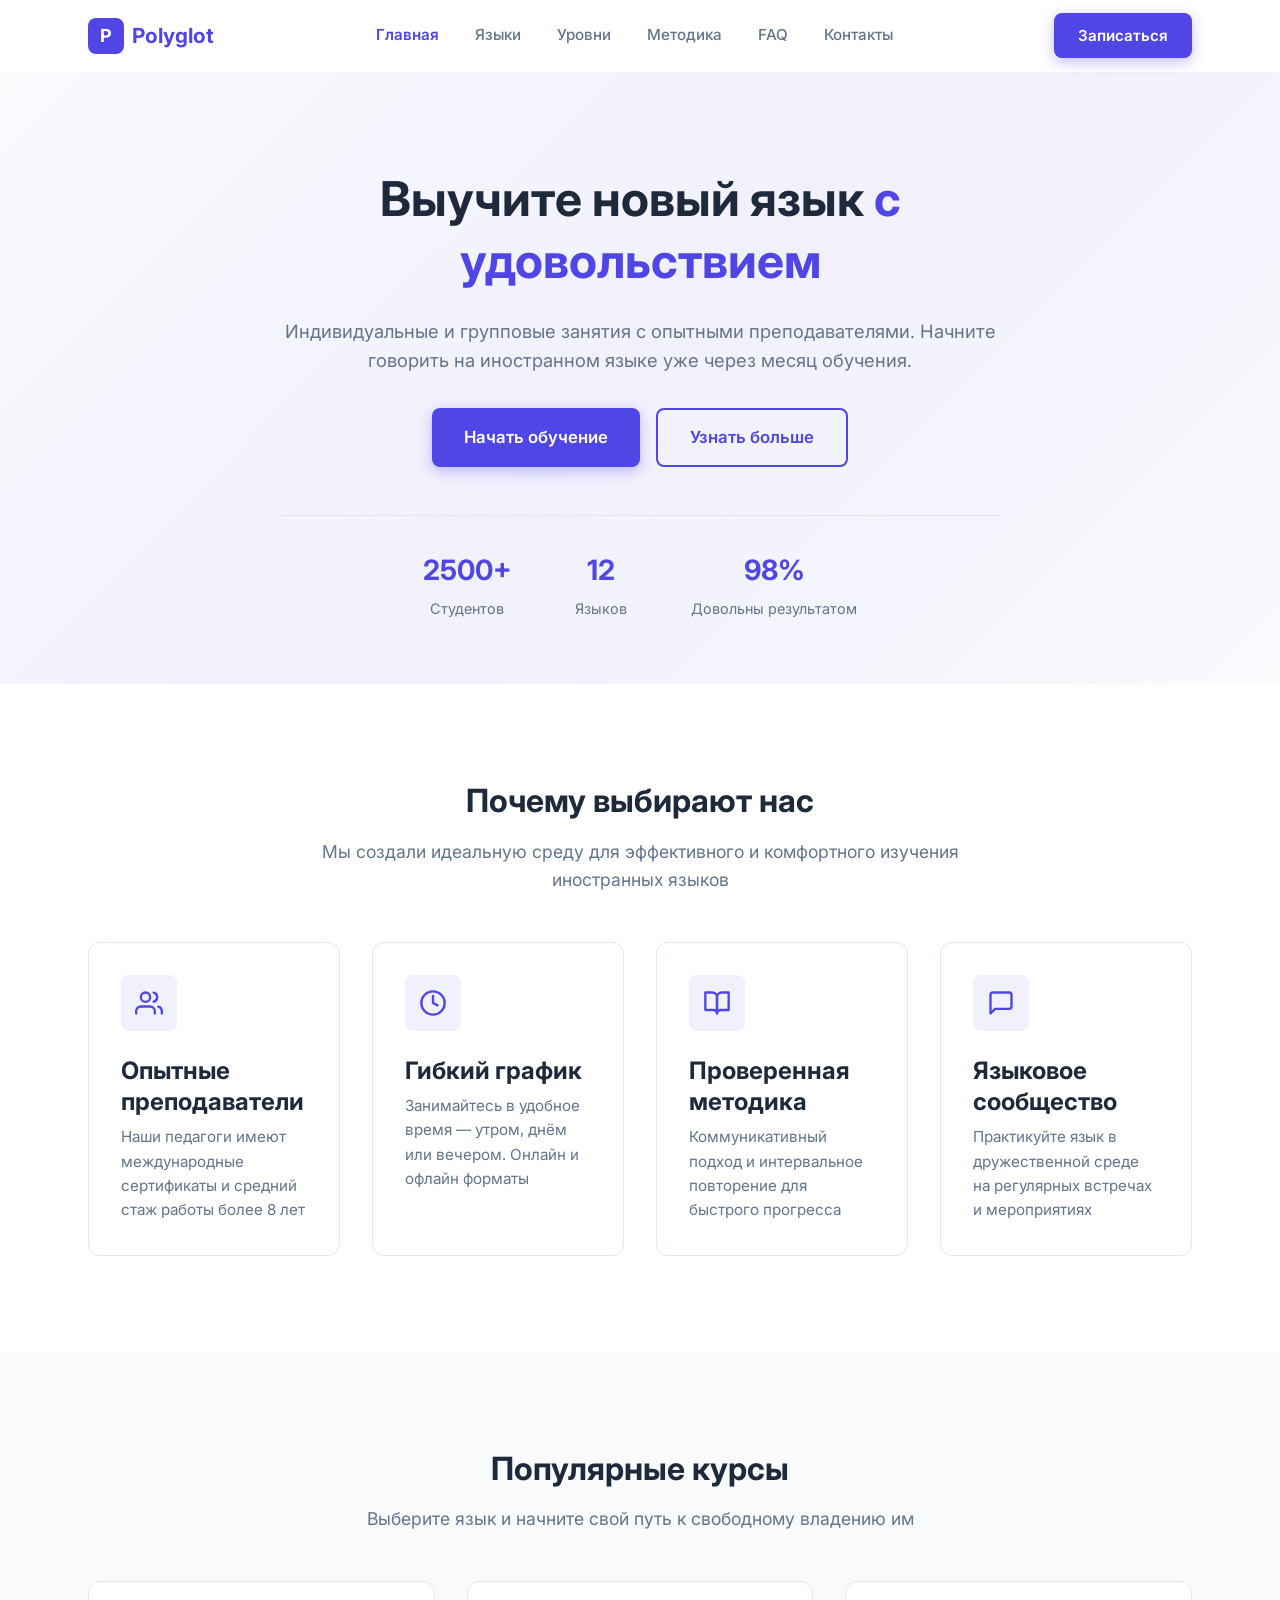
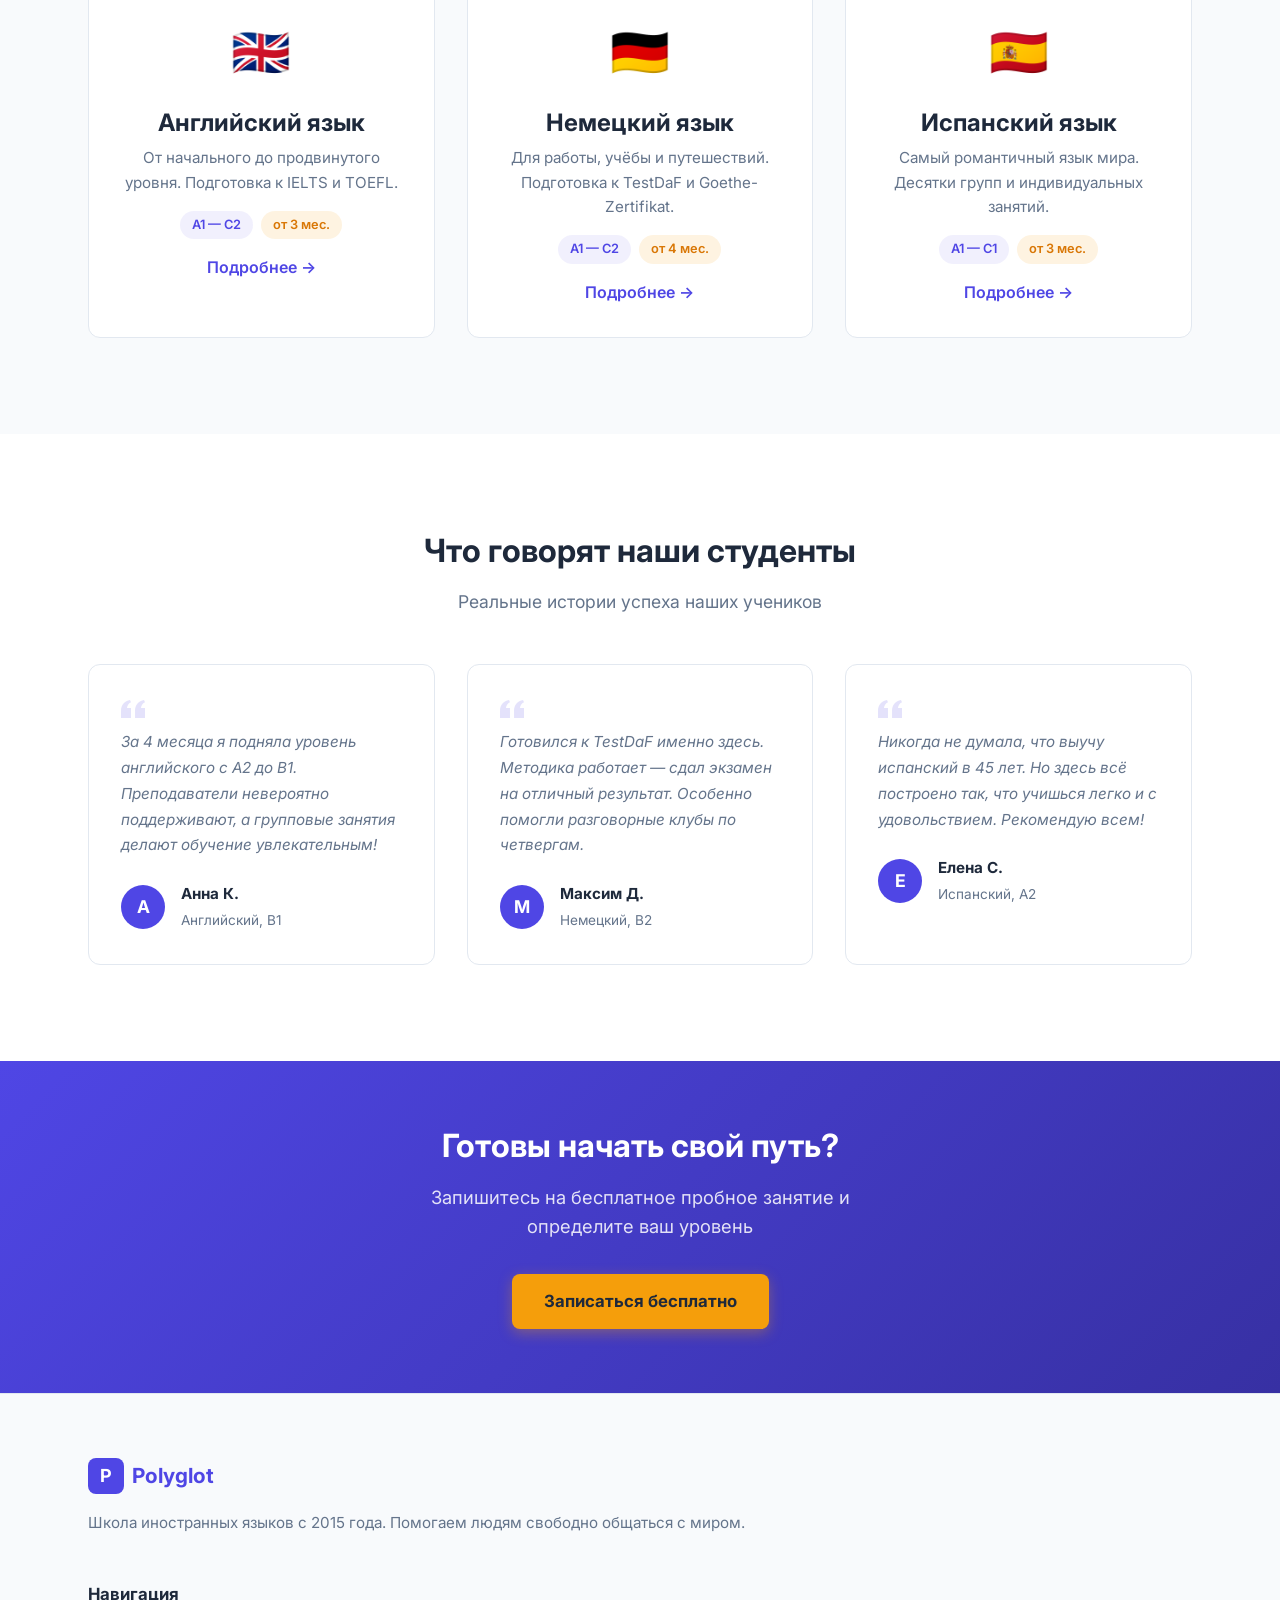
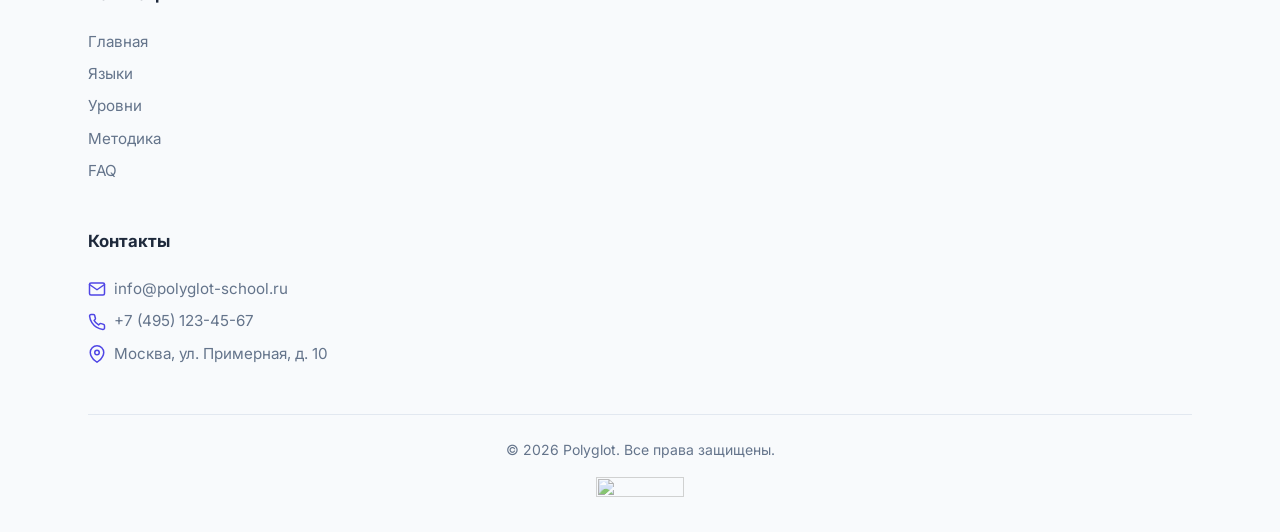
==== index.html @ 3a73e7ba "chore: вернуть размер счётчика LiveInternet 88×31" ====
<!DOCTYPE html>
<html lang="ru">
<head>
  <meta charset="UTF-8">
  <meta name="viewport" content="width=device-width, initial-scale=1.0">
  <meta name="description" content="Polyglot — школа иностранных языков. Обучение английскому, немецкому, испанскому, французскому и другим языкам с нуля до продвинутого уровня.">
  <title>Polyglot — Школа иностранных языков</title>
  <link rel="preconnect" href="https://fonts.googleapis.com">
  <link rel="preconnect" href="https://fonts.gstatic.com" crossorigin>
  <link href="https://fonts.googleapis.com/css2?family=Inter:wght@400;500;600;700&display=swap" rel="stylesheet">
  <link rel="stylesheet" href="css/main.css">
  <link rel="stylesheet" href="css/home.css">
</head>
<body data-current="home">

  <!-- ==================== HEADER ==================== -->
  <header class="header">
    <div class="container">
      <a href="index.html" class="logo">
        <svg viewBox="0 0 36 36" fill="none" xmlns="http://www.w3.org/2000/svg">
          <rect width="36" height="36" rx="8" fill="#4F46E5"/>
          <text x="50%" y="54%" dominant-baseline="middle" text-anchor="middle" fill="#fff" font-family="Inter" font-weight="700" font-size="18">P</text>
        </svg>
        Polyglot
      </a>

      <nav class="nav">
        <ul class="nav-list">
          <li><a href="index.html" class="nav-link" data-page="home">Главная</a></li>
          <li><a href="languages.html" class="nav-link" data-page="languages">Языки</a></li>
          <li><a href="levels.html" class="nav-link" data-page="levels">Уровни</a></li>
          <li><a href="methodology.html" class="nav-link" data-page="methodology">Методика</a></li>
          <li><a href="faq.html" class="nav-link" data-page="faq">FAQ</a></li>
          <li><a href="contacts.html" class="nav-link" data-page="contacts">Контакты</a></li>
        </ul>
      </nav>

      <a href="contacts.html" class="btn btn-primary header-cta">Записаться</a>

      <button class="hamburger" aria-label="Открыть меню" aria-expanded="false">
        <span></span>
        <span></span>
        <span></span>
      </button>
    </div>
  </header>

  <!-- Mobile Menu -->
  <div class="mobile-menu">
    <a href="index.html" class="nav-link" data-page="home">Главная</a>
    <a href="languages.html" class="nav-link" data-page="languages">Языки</a>
    <a href="levels.html" class="nav-link" data-page="levels">Уровни</a>
    <a href="methodology.html" class="nav-link" data-page="methodology">Методика</a>
    <a href="faq.html" class="nav-link" data-page="faq">FAQ</a>
    <a href="contacts.html" class="nav-link" data-page="contacts">Контакты</a>
    <a href="contacts.html" class="btn btn-primary btn-lg">Записаться</a>
  </div>

  <!-- ==================== MAIN ==================== -->
  <main>

    <!-- Hero Section -->
    <section class="hero">
      <div class="container">
        <div class="hero-content">
          <h1>Выучите новый язык <span class="text-primary">с удовольствием</span></h1>
          <p>Индивидуальные и групповые занятия с опытными преподавателями. Начните говорить на иностранном языке уже через месяц обучения.</p>
          <div class="hero-buttons">
            <a href="contacts.html" class="btn btn-primary btn-lg">Начать обучение</a>
            <a href="methodology.html" class="btn btn-outline btn-lg">Узнать больше</a>
          </div>
        </div>
        <div class="hero-stats">
          <div class="stat">
            <span class="stat-number">2500+</span>
            <span class="stat-label">Студентов</span>
          </div>
          <div class="stat">
            <span class="stat-number">12</span>
            <span class="stat-label">Языков</span>
          </div>
          <div class="stat">
            <span class="stat-number">98%</span>
            <span class="stat-label">Довольны результатом</span>
          </div>
        </div>
      </div>
    </section>

    <!-- Benefits Section -->
    <section class="section" id="benefits">
      <div class="container">
        <div class="section-header">
          <h2>Почему выбирают нас</h2>
          <p>Мы создали идеальную среду для эффективного и комфортного изучения иностранных языков</p>
        </div>
        <div class="grid-4">
          <div class="card">
            <div class="card-icon">
              <svg width="28" height="28" viewBox="0 0 24 24" fill="none" stroke="currentColor" stroke-width="2" stroke-linecap="round" stroke-linejoin="round"><path d="M17 21v-2a4 4 0 0 0-4-4H5a4 4 0 0 0-4 4v2"/><circle cx="9" cy="7" r="4"/><path d="M23 21v-2a4 4 0 0 0-3-3.87"/><path d="M16 3.13a4 4 0 0 1 0 7.75"/></svg>
            </div>
            <h3>Опытные преподаватели</h3>
            <p>Наши педагоги имеют международные сертификаты и средний стаж работы более 8 лет</p>
          </div>
          <div class="card">
            <div class="card-icon">
              <svg width="28" height="28" viewBox="0 0 24 24" fill="none" stroke="currentColor" stroke-width="2" stroke-linecap="round" stroke-linejoin="round"><circle cx="12" cy="12" r="10"/><polyline points="12 6 12 12 16 14"/></svg>
            </div>
            <h3>Гибкий график</h3>
            <p>Занимайтесь в удобное время — утром, днём или вечером. Онлайн и офлайн форматы</p>
          </div>
          <div class="card">
            <div class="card-icon">
              <svg width="28" height="28" viewBox="0 0 24 24" fill="none" stroke="currentColor" stroke-width="2" stroke-linecap="round" stroke-linejoin="round"><path d="M2 3h6a4 4 0 0 1 4 4v14a3 3 0 0 0-3-3H2z"/><path d="M22 3h-6a4 4 0 0 0-4 4v14a3 3 0 0 1 3-3h7z"/></svg>
            </div>
            <h3>Проверенная методика</h3>
            <p>Коммуникативный подход и интервальное повторение для быстрого прогресса</p>
          </div>
          <div class="card">
            <div class="card-icon">
              <svg width="28" height="28" viewBox="0 0 24 24" fill="none" stroke="currentColor" stroke-width="2" stroke-linecap="round" stroke-linejoin="round"><path d="M21 15a2 2 0 0 1-2 2H7l-4 4V5a2 2 0 0 1 2-2h14a2 2 0 0 1 2 2z"/></svg>
            </div>
            <h3>Языковое сообщество</h3>
            <p>Практикуйте язык в дружественной среде на регулярных встречах и мероприятиях</p>
          </div>
        </div>
      </div>
    </section>

    <!-- Featured Courses Section -->
    <section class="section section-alt">
      <div class="container">
        <div class="section-header">
          <h2>Популярные курсы</h2>
          <p>Выберите язык и начните свой путь к свободному владению им</p>
        </div>
        <div class="grid-3">
          <div class="course-card">
            <div class="course-flag">🇬🇧</div>
            <h3>Английский язык</h3>
            <p>От начального до продвинутого уровня. Подготовка к IELTS и TOEFL.</p>
            <div class="course-meta">
              <span class="badge">A1 — C2</span>
              <span class="badge badge-accent">от 3 мес.</span>
            </div>
            <a href="languages.html" class="course-link">Подробнее →</a>
          </div>
          <div class="course-card">
            <div class="course-flag">🇩🇪</div>
            <h3>Немецкий язык</h3>
            <p>Для работы, учёбы и путешествий. Подготовка к TestDaF и Goethe-Zertifikat.</p>
            <div class="course-meta">
              <span class="badge">A1 — C2</span>
              <span class="badge badge-accent">от 4 мес.</span>
            </div>
            <a href="languages.html" class="course-link">Подробнее →</a>
          </div>
          <div class="course-card">
            <div class="course-flag">🇪🇸</div>
            <h3>Испанский язык</h3>
            <p>Самый романтичный язык мира. Десятки групп и индивидуальных занятий.</p>
            <div class="course-meta">
              <span class="badge">A1 — C1</span>
              <span class="badge badge-accent">от 3 мес.</span>
            </div>
            <a href="languages.html" class="course-link">Подробнее →</a>
          </div>
        </div>
      </div>
    </section>

    <!-- Testimonials Section -->
    <section class="section">
      <div class="container">
        <div class="section-header">
          <h2>Что говорят наши студенты</h2>
          <p>Реальные истории успеха наших учеников</p>
        </div>
        <div class="grid-3">
          <div class="testimonial-card">
            <div class="testimonial-quote">
              <svg width="24" height="24" viewBox="0 0 24 24" fill="#4F46E5" opacity="0.15"><path d="M14.017 21v-7.391c0-5.704 3.731-9.57 8.983-10.609l.995 2.151c-2.432.917-3.995 3.638-3.995 5.849h4v10h-9.983zm-14.017 0v-7.391c0-5.704 3.748-9.57 9-10.609l.996 2.151c-2.433.917-3.996 3.638-3.996 5.849h3.983v10h-9.983z"/></svg>
              <p>За 4 месяца я подняла уровень английского с A2 до B1. Преподаватели невероятно поддерживают, а групповые занятия делают обучение увлекательным!</p>
            </div>
            <div class="testimonial-author">
              <div class="testimonial-avatar">А</div>
              <div>
                <strong>Анна К.</strong>
                <span>Английский, B1</span>
              </div>
            </div>
          </div>
          <div class="testimonial-card">
            <div class="testimonial-quote">
              <svg width="24" height="24" viewBox="0 0 24 24" fill="#4F46E5" opacity="0.15"><path d="M14.017 21v-7.391c0-5.704 3.731-9.57 8.983-10.609l.995 2.151c-2.432.917-3.995 3.638-3.995 5.849h4v10h-9.983zm-14.017 0v-7.391c0-5.704 3.748-9.57 9-10.609l.996 2.151c-2.433.917-3.996 3.638-3.996 5.849h3.983v10h-9.983z"/></svg>
              <p>Готовился к TestDaF именно здесь. Методика работает — сдал экзамен на отличный результат. Особенно помогли разговорные клубы по четвергам.</p>
            </div>
            <div class="testimonial-author">
              <div class="testimonial-avatar">М</div>
              <div>
                <strong>Максим Д.</strong>
                <span>Немецкий, B2</span>
              </div>
            </div>
          </div>
          <div class="testimonial-card">
            <div class="testimonial-quote">
              <svg width="24" height="24" viewBox="0 0 24 24" fill="#4F46E5" opacity="0.15"><path d="M14.017 21v-7.391c0-5.704 3.731-9.57 8.983-10.609l.995 2.151c-2.432.917-3.995 3.638-3.995 5.849h4v10h-9.983zm-14.017 0v-7.391c0-5.704 3.748-9.57 9-10.609l.996 2.151c-2.433.917-3.996 3.638-3.996 5.849h3.983v10h-9.983z"/></svg>
              <p>Никогда не думала, что выучу испанский в 45 лет. Но здесь всё построено так, что учишься легко и с удовольствием. Рекомендую всем!</p>
            </div>
            <div class="testimonial-author">
              <div class="testimonial-avatar">Е</div>
              <div>
                <strong>Елена С.</strong>
                <span>Испанский, A2</span>
              </div>
            </div>
          </div>
        </div>
      </div>
    </section>

    <!-- CTA Banner -->
    <section class="cta-banner">
      <div class="container">
        <h2>Готовы начать свой путь?</h2>
        <p>Запишитесь на бесплатное пробное занятие и определите ваш уровень</p>
        <a href="contacts.html" class="btn btn-accent btn-lg">Записаться бесплатно</a>
      </div>
    </section>

  </main>

  <!-- ==================== FOOTER ==================== -->
  <footer class="footer">
    <div class="container">
      <div class="footer-grid">
        <div class="footer-col">
          <a href="index.html" class="logo mb-md">
            <svg viewBox="0 0 36 36" fill="none" xmlns="http://www.w3.org/2000/svg" width="36" height="36">
              <rect width="36" height="36" rx="8" fill="#4F46E5"/>
              <text x="50%" y="54%" dominant-baseline="middle" text-anchor="middle" fill="#fff" font-family="Inter" font-weight="700" font-size="18">P</text>
            </svg>
            Polyglot
          </a>
          <p>Школа иностранных языков с 2015 года. Помогаем людям свободно общаться с миром.</p>
        </div>
        <div class="footer-col">
          <h4>Навигация</h4>
          <div class="footer-links">
            <a href="index.html">Главная</a>
            <a href="languages.html">Языки</a>
            <a href="levels.html">Уровни</a>
            <a href="methodology.html">Методика</a>
            <a href="faq.html">FAQ</a>
          </div>
        </div>
        <div class="footer-col">
          <h4>Контакты</h4>
          <div class="footer-contact">
            <div class="footer-contact-item">
              <svg width="18" height="18" viewBox="0 0 24 24" fill="none" stroke="currentColor" stroke-width="2" stroke-linecap="round" stroke-linejoin="round"><path d="M4 4h16c1.1 0 2 .9 2 2v12c0 1.1-.9 2-2 2H4c-1.1 0-2-.9-2-2V6c0-1.1.9-2 2-2z"/><polyline points="22,6 12,13 2,6"/></svg>
              info@polyglot-school.ru
            </div>
            <div class="footer-contact-item">
              <svg width="18" height="18" viewBox="0 0 24 24" fill="none" stroke="currentColor" stroke-width="2" stroke-linecap="round" stroke-linejoin="round"><path d="M22 16.92v3a2 2 0 0 1-2.18 2 19.79 19.79 0 0 1-8.63-3.07 19.5 19.5 0 0 1-6-6 19.79 19.79 0 0 1-3.07-8.67A2 2 0 0 1 4.11 2h3a2 2 0 0 1 2 1.72 12.84 12.84 0 0 0 .7 2.81 2 2 0 0 1-.45 2.11L8.09 9.91a16 16 0 0 0 6 6l1.27-1.27a2 2 0 0 1 2.11-.45 12.84 12.84 0 0 0 2.81.7A2 2 0 0 1 22 16.92z"/></svg>
              +7 (495) 123-45-67
            </div>
            <div class="footer-contact-item">
              <svg width="18" height="18" viewBox="0 0 24 24" fill="none" stroke="currentColor" stroke-width="2" stroke-linecap="round" stroke-linejoin="round"><path d="M21 10c0 7-9 13-9 13s-9-6-9-13a9 9 0 0 1 18 0z"/><circle cx="12" cy="10" r="3"/></svg>
              Москва, ул. Примерная, д. 10
            </div>
          </div>
        </div>
      </div>
      <div class="footer-bottom">
        <p>&copy; 2026 Polyglot. Все права защищены.</p>
        <div class="footer-counter">
          <!--LiveInternet counter--><a href="https://www.liveinternet.ru/click" target="_blank"><img id="licnt2878" width="88" height="31" style="border:0" title="LiveInternet" src="[data-uri]" alt=""/></a><script>(function(d,s){d.getElementById("licnt2878").src="https://counter.yadro.ru/hit?t52.6;r"+escape(d.referrer)+((typeof(s)=="undefined")?"":";s"+s.width+"*"+s.height+"*"+(s.colorDepth?s.colorDepth:s.pixelDepth))+";u"+escape(d.URL)+";h"+escape(d.title.substring(0,150))+";"+Math.random()}) (document,screen)</script><!--/LiveInternet-->
        </div>
      </div>
    </div>
  </footer>

  <!-- Scroll to Top -->
  <button class="scroll-top" aria-label="Наверх">
    <svg width="20" height="20" viewBox="0 0 24 24" fill="none" stroke="currentColor" stroke-width="2.5" stroke-linecap="round" stroke-linejoin="round"><polyline points="18 15 12 9 6 15"/></svg>
  </button>

  <script src="js/main.js"></script>
</body>
</html>
---- css/main.css ----
/* ============================================
   CSS Custom Properties / Design Tokens
   ============================================ */
:root {
  /* Primary */
  --color-primary: #4F46E5;
  --color-primary-light: #818CF8;
  --color-primary-dark: #3730A3;
  --color-primary-bg: rgba(79, 70, 229, 0.08);

  /* Accent */
  --color-accent: #F59E0B;
  --color-accent-light: #FCD34D;
  --color-accent-dark: #D97706;

  /* Neutrals */
  --color-text: #1E293B;
  --color-text-secondary: #64748B;
  --color-text-light: #94A3B8;
  --color-bg: #FFFFFF;
  --color-bg-alt: #F8FAFC;
  --color-bg-subtle: #F1F5F9;
  --color-border: #E2E8F0;
  --color-border-light: #F1F5F9;

  /* Semantic */
  --color-success: #10B981;
  --color-error: #EF4444;
  --color-info: #3B82F6;

  /* Typography */
  --font-primary: 'Inter', system-ui, -apple-system, BlinkMacSystemFont, 'Segoe UI', sans-serif;
  --font-mono: 'JetBrains Mono', 'Fira Code', monospace;

  /* Spacing */
  --space-xs: 0.25rem;
  --space-sm: 0.5rem;
  --space-md: 1rem;
  --space-lg: 1.5rem;
  --space-xl: 2rem;
  --space-2xl: 3rem;
  --space-3xl: 4rem;
  --space-4xl: 6rem;

  /* Border Radius */
  --radius-sm: 0.375rem;
  --radius-md: 0.5rem;
  --radius-lg: 0.75rem;
  --radius-xl: 1rem;
  --radius-full: 9999px;

  /* Shadows */
  --shadow-sm: 0 1px 2px rgba(0, 0, 0, 0.05);
  --shadow-md: 0 4px 6px -1px rgba(0, 0, 0, 0.07), 0 2px 4px -2px rgba(0, 0, 0, 0.05);
  --shadow-lg: 0 10px 15px -3px rgba(0, 0, 0, 0.08), 0 4px 6px -4px rgba(0, 0, 0, 0.04);
  --shadow-xl: 0 20px 25px -5px rgba(0, 0, 0, 0.08), 0 8px 10px -6px rgba(0, 0, 0, 0.04);

  /* Transitions */
  --transition-fast: 150ms ease;
  --transition-base: 250ms ease;
  --transition-slow: 350ms ease;

  /* Layout */
  --container-max: 1200px;
  --header-height: 72px;
}

/* ============================================
   Reset & Base
   ============================================ */
*,
*::before,
*::after {
  box-sizing: border-box;
  margin: 0;
  padding: 0;
}

html {
  scroll-behavior: smooth;
  -webkit-text-size-adjust: 100%;
  font-size: 16px;
}

body {
  font-family: var(--font-primary);
  font-size: 1rem;
  line-height: 1.6;
  color: var(--color-text);
  background-color: var(--color-bg);
  -webkit-font-smoothing: antialiased;
  -moz-osx-font-smoothing: grayscale;
}

img,
svg {
  display: block;
  max-width: 100%;
  height: auto;
}

a {
  color: inherit;
  text-decoration: none;
}

button {
  font-family: inherit;
  cursor: pointer;
  border: none;
  background: none;
  font-size: inherit;
}

ul,
ol {
  list-style: none;
}

input,
textarea,
select {
  font-family: inherit;
  font-size: inherit;
}

/* ============================================
   Typography
   ============================================ */
h1, h2, h3, h4, h5, h6 {
  line-height: 1.3;
  font-weight: 700;
  color: var(--color-text);
}

h1 { font-size: clamp(1.75rem, 4vw + 0.5rem, 2.5rem); }
h2 { font-size: clamp(1.5rem, 3vw + 0.5rem, 2rem); }
h3 { font-size: clamp(1.25rem, 2vw + 0.5rem, 1.5rem); }
h4 { font-size: clamp(1.1rem, 1.5vw + 0.5rem, 1.25rem); }

p {
  margin-bottom: var(--space-md);
  color: var(--color-text-secondary);
}

p:last-child {
  margin-bottom: 0;
}

/* ============================================
   Container
   ============================================ */
.container {
  width: 100%;
  max-width: var(--container-max);
  margin: 0 auto;
  padding: 0 var(--space-lg);
}

@media (min-width: 768px) {
  .container {
    padding: 0 var(--space-xl);
  }
}

@media (min-width: 1024px) {
  .container {
    padding: 0 var(--space-2xl);
  }
}

/* ============================================
   Section
   ============================================ */
.section {
  padding: var(--space-3xl) 0;
}

.section-alt {
  background-color: var(--color-bg-alt);
}

.section-header {
  text-align: center;
  margin-bottom: var(--space-2xl);
  max-width: 680px;
  margin-left: auto;
  margin-right: auto;
}

.section-header h2 {
  margin-bottom: var(--space-md);
}

.section-header p {
  font-size: 1.1rem;
}

/* ============================================
   Buttons
   ============================================ */
.btn {
  display: inline-flex;
  align-items: center;
  justify-content: center;
  gap: var(--space-sm);
  padding: 0.75rem 1.5rem;
  font-weight: 600;
  font-size: 0.95rem;
  border-radius: var(--radius-md);
  transition: all var(--transition-base);
  white-space: nowrap;
  text-align: center;
  line-height: 1.4;
}

.btn-primary {
  background-color: var(--color-primary);
  color: #fff;
  box-shadow: 0 4px 14px rgba(79, 70, 229, 0.35);
}

.btn-primary:hover {
  background-color: var(--color-primary-dark);
  box-shadow: 0 6px 20px rgba(79, 70, 229, 0.45);
  transform: translateY(-1px);
}

.btn-primary:active {
  transform: translateY(0);
}

.btn-outline {
  background-color: transparent;
  color: var(--color-primary);
  border: 2px solid var(--color-primary);
}

.btn-outline:hover {
  background-color: var(--color-primary);
  color: #fff;
}

.btn-accent {
  background-color: var(--color-accent);
  color: var(--color-text);
  font-weight: 700;
  box-shadow: 0 4px 14px rgba(245, 158, 11, 0.35);
}

.btn-accent:hover {
  background-color: var(--color-accent-dark);
  color: #fff;
  transform: translateY(-1px);
}

.btn-lg {
  padding: 1rem 2rem;
  font-size: 1.05rem;
}

/* ============================================
   Cards
   ============================================ */
.card {
  background-color: var(--color-bg);
  border: 1px solid var(--color-border);
  border-radius: var(--radius-lg);
  padding: var(--space-xl);
  transition: all var(--transition-base);
}

.card:hover {
  box-shadow: var(--shadow-lg);
  border-color: var(--color-primary-light);
  transform: translateY(-4px);
}

.card-icon {
  width: 56px;
  height: 56px;
  border-radius: var(--radius-md);
  display: flex;
  align-items: center;
  justify-content: center;
  margin-bottom: var(--space-lg);
  font-size: 1.5rem;
  background-color: var(--color-primary-bg);
  color: var(--color-primary);
}

.card h3 {
  margin-bottom: var(--space-sm);
}

.card p {
  font-size: 0.95rem;
}

/* ============================================
   Header
   ============================================ */
.header {
  position: sticky;
  top: 0;
  z-index: 100;
  background-color: rgba(255, 255, 255, 0.95);
  backdrop-filter: blur(10px);
  -webkit-backdrop-filter: blur(10px);
  border-bottom: 1px solid transparent;
  height: var(--header-height);
  transition: all var(--transition-base);
}

.header.scrolled {
  border-bottom-color: var(--color-border);
  box-shadow: var(--shadow-sm);
}

.header .container {
  display: flex;
  align-items: center;
  justify-content: space-between;
  height: 100%;
}

.logo {
  display: flex;
  align-items: center;
  gap: var(--space-sm);
  font-size: 1.3rem;
  font-weight: 700;
  color: var(--color-primary);
  z-index: 101;
}

.logo svg {
  width: 36px;
  height: 36px;
}

.nav {
  display: none;
}

.nav-list {
  display: flex;
  align-items: center;
  gap: var(--space-xs);
}

.nav-link {
  display: flex;
  align-items: center;
  padding: var(--space-sm) var(--space-md);
  font-weight: 500;
  font-size: 0.95rem;
  color: var(--color-text-secondary);
  border-radius: var(--radius-md);
  transition: all var(--transition-fast);
}

.nav-link:hover {
  color: var(--color-text);
  background-color: var(--color-bg-alt);
}

.nav-link.active {
  color: var(--color-primary);
  font-weight: 600;
}

.header-cta {
  display: none;
}

/* Hamburger */
.hamburger {
  display: flex;
  flex-direction: column;
  justify-content: center;
  gap: 5px;
  width: 32px;
  height: 32px;
  z-index: 101;
  padding: 4px;
}

.hamburger span {
  display: block;
  width: 100%;
  height: 2px;
  background-color: var(--color-text);
  border-radius: 2px;
  transition: all var(--transition-base);
}

.hamburger.active span:nth-child(1) {
  transform: rotate(45deg) translate(5px, 5px);
}

.hamburger.active span:nth-child(2) {
  opacity: 0;
}

.hamburger.active span:nth-child(3) {
  transform: rotate(-45deg) translate(5px, -5px);
}

/* Mobile Menu */
.mobile-menu {
  position: fixed;
  top: 0;
  left: 0;
  width: 100%;
  height: 100vh;
  height: 100dvh;
  background-color: var(--color-bg);
  z-index: 100;
  display: flex;
  flex-direction: column;
  align-items: center;
  justify-content: center;
  gap: var(--space-md);
  opacity: 0;
  visibility: hidden;
  transition: all var(--transition-base);
}

.mobile-menu.open {
  opacity: 1;
  visibility: visible;
}

.mobile-menu .nav-link {
  font-size: 1.25rem;
  padding: var(--space-md) var(--space-xl);
}

.mobile-menu .btn {
  margin-top: var(--space-md);
}

/* ============================================
   Footer
   ============================================ */
.footer {
  background-color: var(--color-bg-alt);
  border-top: 1px solid var(--color-border);
  padding: var(--space-3xl) 0 var(--space-lg);
}

.footer-grid {
  display: grid;
  grid-template-columns: 1fr;
  gap: var(--space-2xl);
  margin-bottom: var(--space-2xl);
}

.footer-col h4 {
  margin-bottom: var(--space-lg);
  font-size: 1.05rem;
}

.footer-col p {
  font-size: 0.95rem;
  line-height: 1.7;
}

.footer-links {
  display: flex;
  flex-direction: column;
  gap: var(--space-sm);
}

.footer-links a {
  color: var(--color-text-secondary);
  font-size: 0.95rem;
  transition: color var(--transition-fast);
}

.footer-links a:hover {
  color: var(--color-primary);
}

.footer-contact {
  display: flex;
  flex-direction: column;
  gap: var(--space-sm);
}

.footer-contact-item {
  display: flex;
  align-items: center;
  gap: var(--space-sm);
  color: var(--color-text-secondary);
  font-size: 0.95rem;
}

.footer-contact-item svg {
  flex-shrink: 0;
  color: var(--color-primary);
}

.footer-bottom {
  border-top: 1px solid var(--color-border);
  padding-top: var(--space-lg);
  text-align: center;
  color: var(--color-text-light);
  font-size: 0.875rem;
}

.footer-counter {
  display: flex;
  justify-content: center;
  margin-top: var(--space-md);
  opacity: 0.7;
  transition: opacity var(--transition-base);
}

.footer-counter:hover {
  opacity: 1;
}

/* ============================================
   Page Hero
   ============================================ */
.page-hero {
  background: linear-gradient(135deg, var(--color-primary-bg) 0%, var(--color-bg-alt) 100%);
  padding: var(--space-2xl) 0;
  text-align: center;
}

.breadcrumb {
  display: flex;
  align-items: center;
  justify-content: center;
  gap: var(--space-sm);
  font-size: 0.875rem;
  color: var(--color-text-light);
  margin-bottom: var(--space-md);
}

.breadcrumb a {
  color: var(--color-text-secondary);
  transition: color var(--transition-fast);
}

.breadcrumb a:hover {
  color: var(--color-primary);
}

.breadcrumb-sep {
  color: var(--color-text-light);
}

.page-hero h1 {
  margin-bottom: var(--space-sm);
}

.page-hero p {
  font-size: 1.1rem;
  max-width: 560px;
  margin: 0 auto;
}

/* ============================================
   Grid Helpers
   ============================================ */
.grid-2 {
  display: grid;
  grid-template-columns: 1fr;
  gap: var(--space-xl);
}

.grid-3 {
  display: grid;
  grid-template-columns: 1fr;
  gap: var(--space-xl);
}

.grid-4 {
  display: grid;
  grid-template-columns: 1fr;
  gap: var(--space-xl);
}

@media (min-width: 480px) {
  .grid-2 { grid-template-columns: repeat(2, 1fr); }
  .grid-3 { grid-template-columns: repeat(2, 1fr); }
  .grid-4 { grid-template-columns: repeat(2, 1fr); }
}

@media (min-width: 768px) {
  .grid-3 { grid-template-columns: repeat(3, 1fr); }
  .grid-4 { grid-template-columns: repeat(4, 1fr); }
}

/* ============================================
   Scroll to Top
   ============================================ */
.scroll-top {
  position: fixed;
  bottom: var(--space-xl);
  right: var(--space-xl);
  width: 44px;
  height: 44px;
  border-radius: var(--radius-full);
  background-color: var(--color-primary);
  color: #fff;
  display: flex;
  align-items: center;
  justify-content: center;
  box-shadow: var(--shadow-lg);
  opacity: 0;
  visibility: hidden;
  transform: translateY(10px);
  transition: all var(--transition-base);
  z-index: 50;
}

.scroll-top.visible {
  opacity: 1;
  visibility: visible;
  transform: translateY(0);
}

.scroll-top:hover {
  background-color: var(--color-primary-dark);
  transform: translateY(-2px);
}

/* ============================================
   Utility Classes
   ============================================ */
.text-center { text-align: center; }
.text-primary { color: var(--color-primary); }
.text-accent { color: var(--color-accent); }
.mt-sm { margin-top: var(--space-sm); }
.mt-md { margin-top: var(--space-md); }
.mt-lg { margin-top: var(--space-lg); }
.mt-xl { margin-top: var(--space-xl); }
.mb-sm { margin-bottom: var(--space-sm); }
.mb-md { margin-bottom: var(--space-md); }
.mb-lg { margin-bottom: var(--space-lg); }
.mb-xl { margin-bottom: var(--space-xl); }

/* Badge */
.badge {
  display: inline-flex;
  align-items: center;
  padding: 0.25rem 0.75rem;
  font-size: 0.8rem;
  font-weight: 600;
  border-radius: var(--radius-full);
  background-color: var(--color-primary-bg);
  color: var(--color-primary);
}

.badge-accent {
  background-color: rgba(245, 158, 11, 0.12);
  color: var(--color-accent-dark);
}

/* ============================================
   Responsive Adjustments
   ============================================ */
@media (min-width: 768px) {
  .hamburger {
    display: none;
  }

  .nav {
    display: block;
  }

  .header-cta {
    display: inline-flex;
  }
}

@media (min-width: 1024px) {
  .section {
    padding: var(--space-4xl) 0;
  }
}
---- css/home.css ----
/* ============================================
   Home Page Styles
   ============================================ */

/* Hero Section */
.hero {
  padding: var(--space-3xl) 0 var(--space-2xl);
  background: linear-gradient(135deg, var(--color-bg-alt) 0%, var(--color-primary-bg) 50%, var(--color-bg-alt) 100%);
  text-align: center;
}

.hero-content {
  max-width: 720px;
  margin: 0 auto var(--space-2xl);
}

.hero-content h1 {
  margin-bottom: var(--space-lg);
  font-size: clamp(2rem, 5vw + 0.5rem, 3rem);
}

.hero-content p {
  font-size: 1.15rem;
  margin-bottom: var(--space-xl);
}

.hero-buttons {
  display: flex;
  flex-wrap: wrap;
  gap: var(--space-md);
  justify-content: center;
}

/* Hero Stats */
.hero-stats {
  display: flex;
  flex-wrap: wrap;
  justify-content: center;
  gap: var(--space-2xl);
  padding-top: var(--space-xl);
  border-top: 1px solid var(--color-border);
  max-width: 720px;
  margin: 0 auto;
}

.stat {
  display: flex;
  flex-direction: column;
  align-items: center;
  gap: var(--space-xs);
}

.stat-number {
  font-size: 1.75rem;
  font-weight: 700;
  color: var(--color-primary);
}

.stat-label {
  font-size: 0.9rem;
  color: var(--color-text-secondary);
}

/* Course Cards */
.course-card {
  background-color: var(--color-bg);
  border: 1px solid var(--color-border);
  border-radius: var(--radius-lg);
  padding: var(--space-xl);
  text-align: center;
  transition: all var(--transition-base);
}

.course-card:hover {
  box-shadow: var(--shadow-lg);
  border-color: var(--color-primary-light);
  transform: translateY(-4px);
}

.course-flag {
  font-size: 3rem;
  margin-bottom: var(--space-md);
}

.course-card h3 {
  margin-bottom: var(--space-sm);
}

.course-card p {
  font-size: 0.95rem;
  margin-bottom: var(--space-md);
}

.course-meta {
  display: flex;
  flex-wrap: wrap;
  gap: var(--space-sm);
  justify-content: center;
  margin-bottom: var(--space-md);
}

.course-link {
  display: inline-block;
  font-weight: 600;
  color: var(--color-primary);
  transition: color var(--transition-fast);
}

.course-link:hover {
  color: var(--color-primary-dark);
}

/* Testimonial Cards */
.testimonial-card {
  background-color: var(--color-bg);
  border: 1px solid var(--color-border);
  border-radius: var(--radius-lg);
  padding: var(--space-xl);
  transition: all var(--transition-base);
}

.testimonial-card:hover {
  box-shadow: var(--shadow-lg);
  border-color: var(--color-primary-light);
}

.testimonial-quote {
  position: relative;
  margin-bottom: var(--space-lg);
}

.testimonial-quote svg {
  margin-bottom: var(--space-sm);
}

.testimonial-quote p {
  font-size: 0.95rem;
  font-style: italic;
  line-height: 1.7;
}

.testimonial-author {
  display: flex;
  align-items: center;
  gap: var(--space-md);
}

.testimonial-avatar {
  width: 44px;
  height: 44px;
  border-radius: var(--radius-full);
  background-color: var(--color-primary);
  color: #fff;
  display: flex;
  align-items: center;
  justify-content: center;
  font-weight: 700;
  font-size: 1.1rem;
  flex-shrink: 0;
}

.testimonial-author strong {
  display: block;
  font-size: 0.95rem;
}

.testimonial-author span {
  font-size: 0.85rem;
  color: var(--color-text-secondary);
}

/* CTA Banner */
.cta-banner {
  background: linear-gradient(135deg, var(--color-primary) 0%, var(--color-primary-dark) 100%);
  padding: var(--space-3xl) 0;
  text-align: center;
  color: #fff;
}

.cta-banner h2 {
  color: #fff;
  margin-bottom: var(--space-md);
}

.cta-banner p {
  color: rgba(255, 255, 255, 0.85);
  font-size: 1.15rem;
  margin-bottom: var(--space-xl);
  max-width: 520px;
  margin-left: auto;
  margin-right: auto;
}

/* Responsive */
@media (min-width: 768px) {
  .hero {
    padding: var(--space-4xl) 0 var(--space-3xl);
  }

  .hero-stats {
    gap: var(--space-3xl);
  }
}
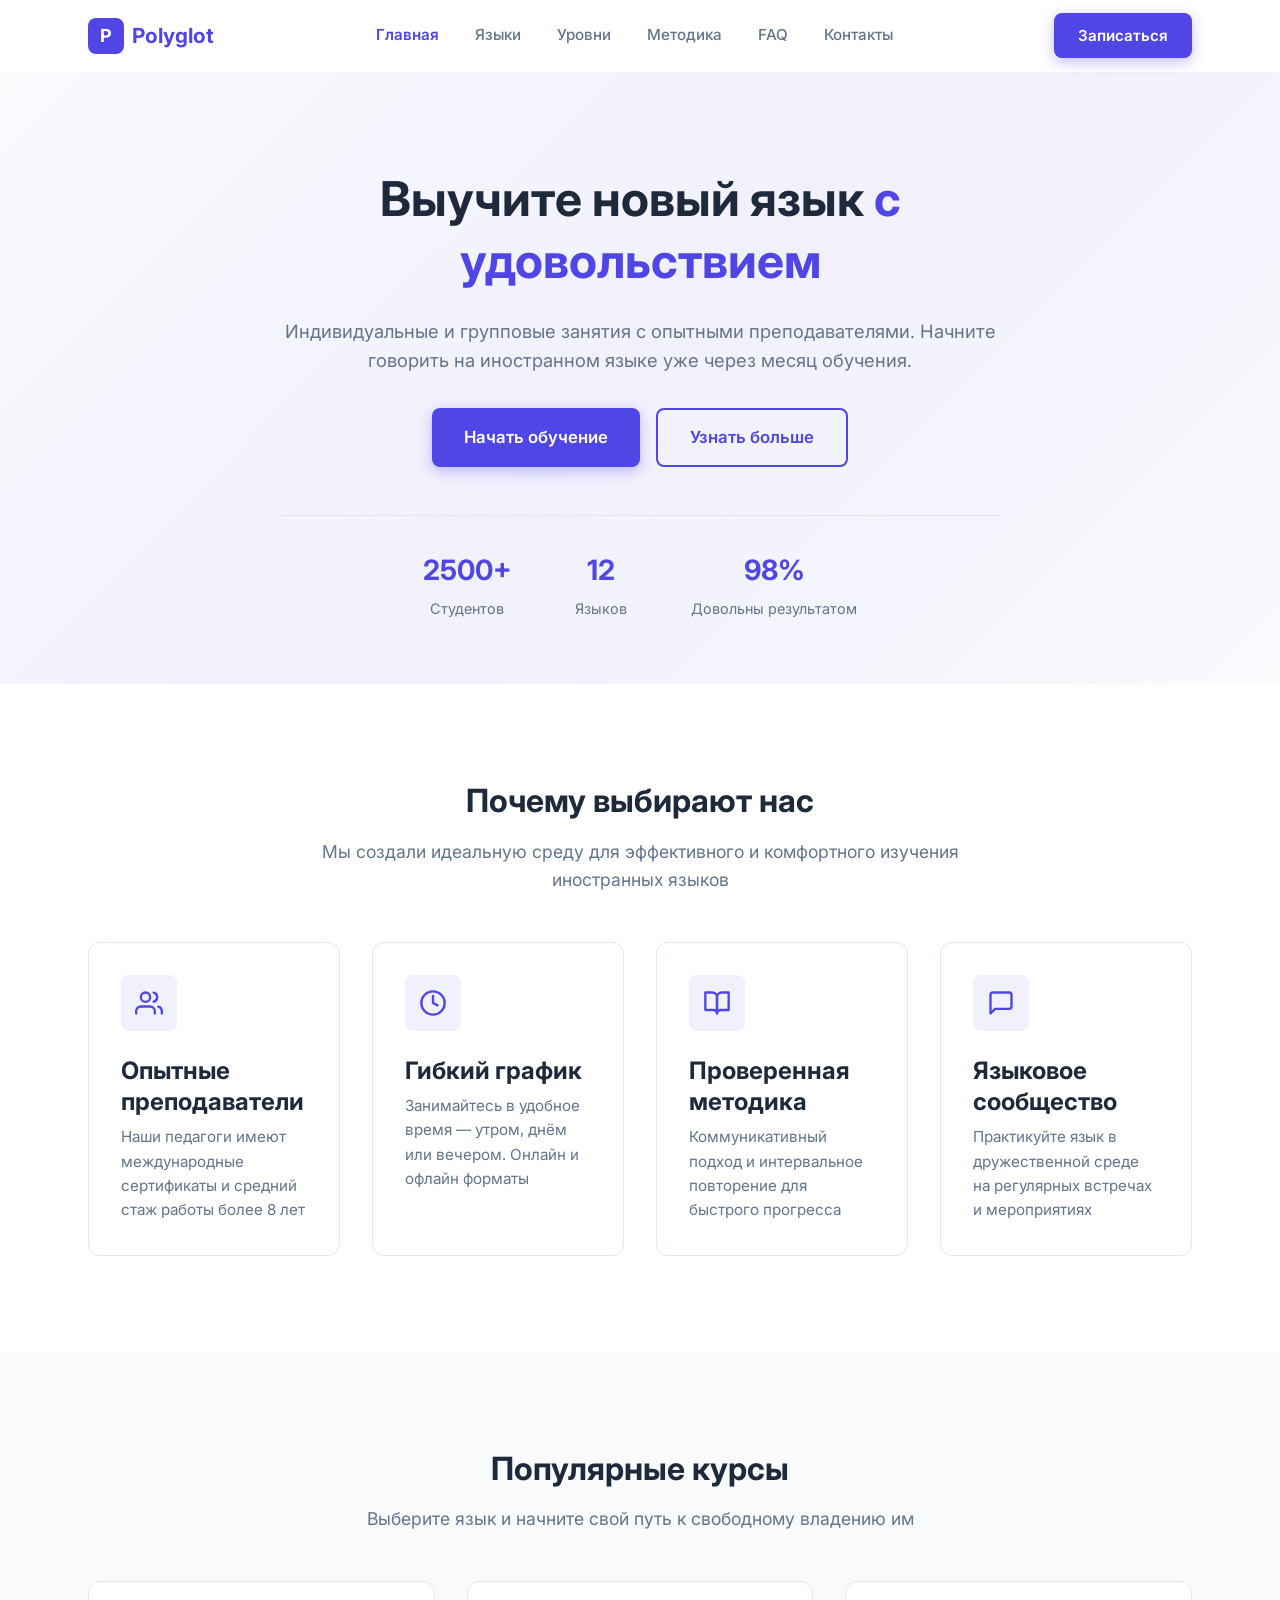
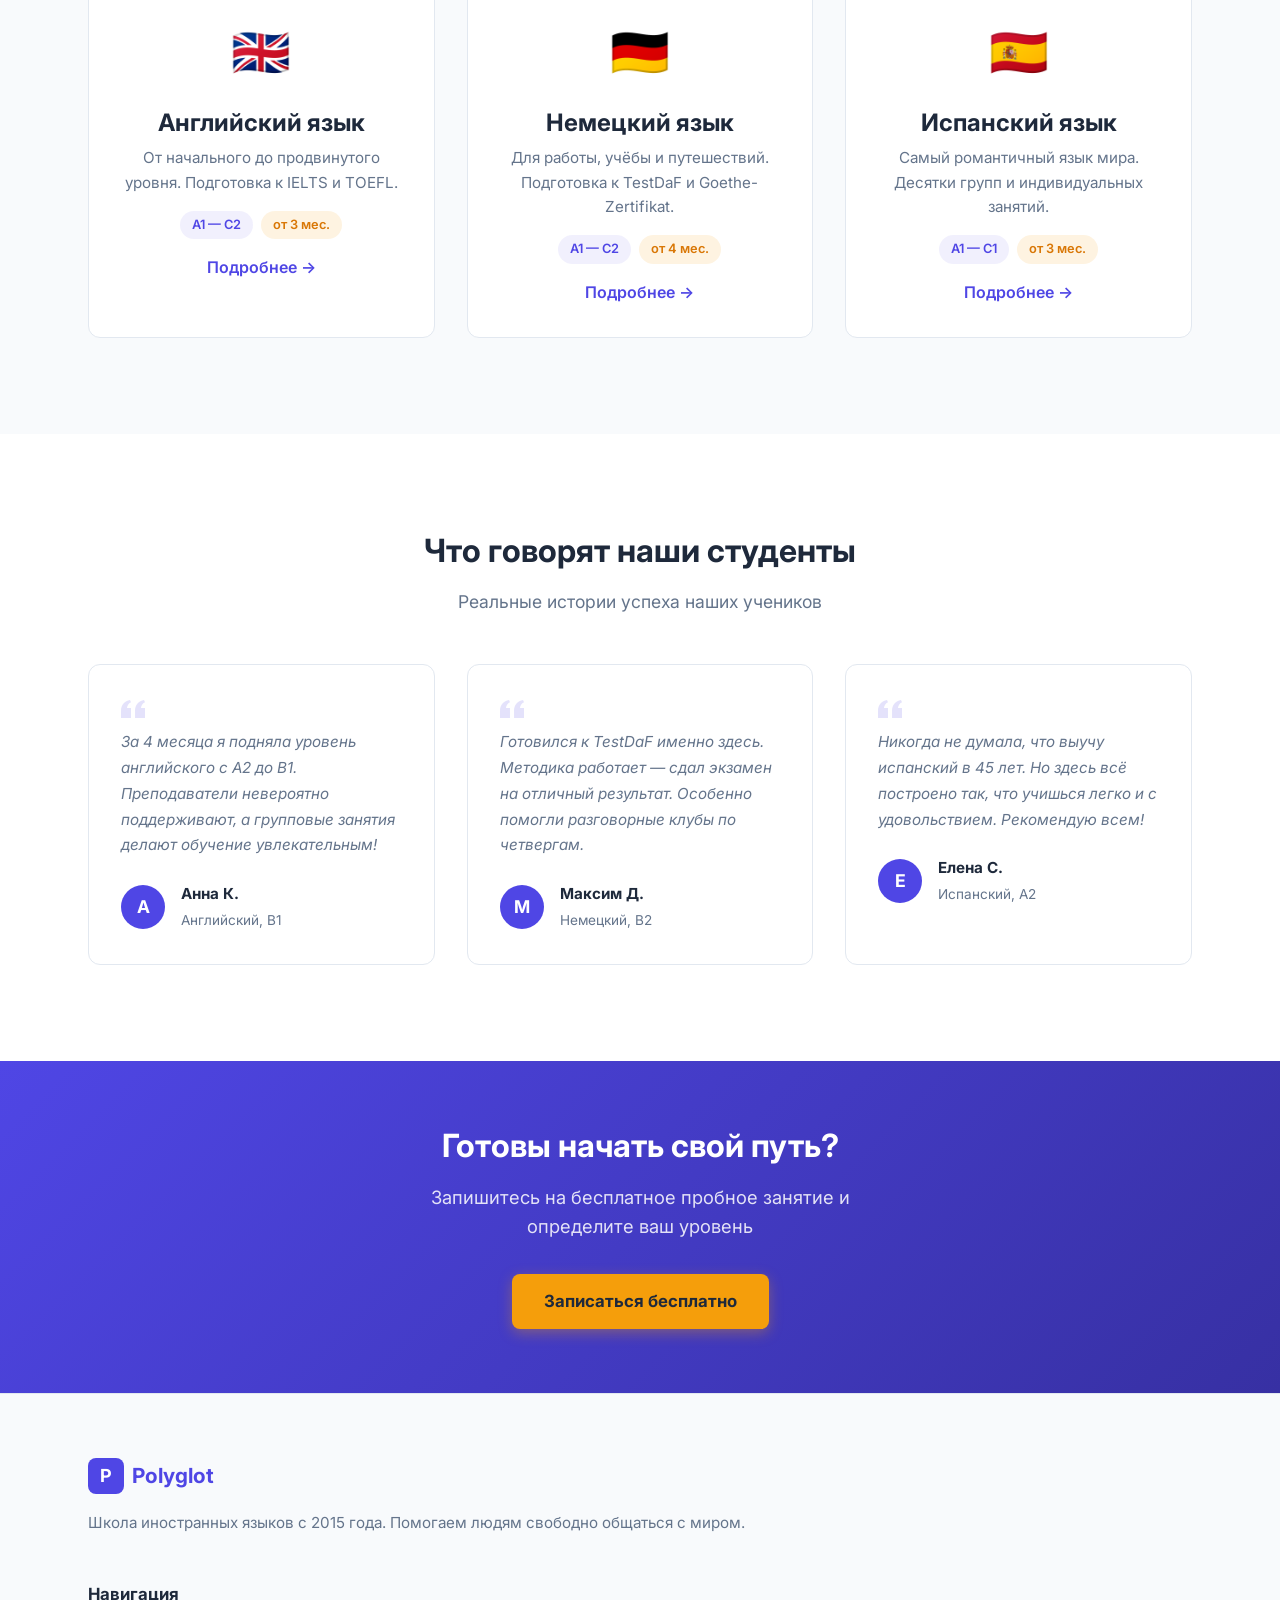
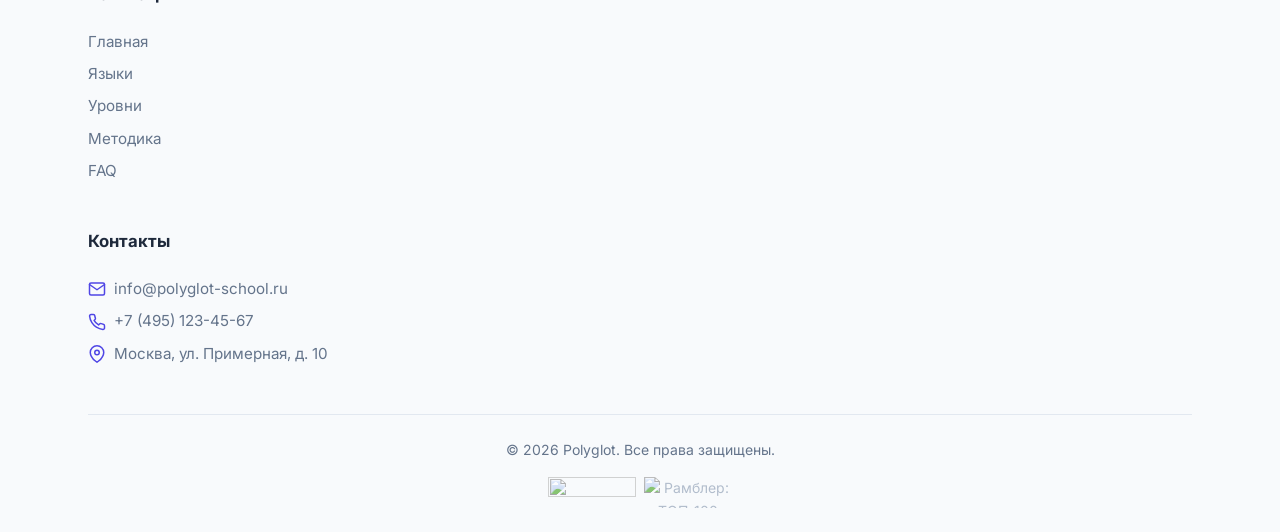
==== commit 0772dd34: "feat: сделать счётчик Топ-100 видимым на всех страницах" ====
--- a/index.html
+++ b/index.html
@@ -277,6 +277,36 @@
         <p>&copy; 2026 Polyglot. Все права защищены.</p>
         <div class="footer-counter">
           <!--LiveInternet counter--><a href="https://www.liveinternet.ru/click" target="_blank"><img id="licnt2878" width="88" height="31" style="border:0" title="LiveInternet" src="[data-uri]" alt=""/></a><script>(function(d,s){d.getElementById("licnt2878").src="https://counter.yadro.ru/hit?t52.6;r"+escape(d.referrer)+((typeof(s)=="undefined")?"":";s"+s.width+"*"+s.height+"*"+(s.colorDepth?s.colorDepth:s.pixelDepth))+";u"+escape(d.URL)+";h"+escape(d.title.substring(0,150))+";"+Math.random()}) (document,screen)</script><!--/LiveInternet-->
+          <!-- Top100 (Kraken) Counter -->
+          <script>
+            (function (w, d, c) {
+            (w[c] = w[c] || []).push(function() {
+                var options = {
+                    project: 7752839,
+                };
+                try {
+                    w.top100Counter = new top100(options);
+                } catch(e) { }
+            });
+            var n = d.getElementsByTagName("script")[0],
+            s = d.createElement("script"),
+            f = function () { n.parentNode.insertBefore(s, n); };
+            s.type = "text/javascript";
+            s.async = true;
+            s.src =
+            (d.location.protocol == "https:" ? "https:" : "http:") +
+            "//st.top100.ru/top100/top100.js";
+
+            if (w.opera == "[object Opera]") {
+            d.addEventListener("DOMContentLoaded", f, false);
+        } else { f(); }
+            })(window, document, "_top100q");
+          </script>
+          <noscript>
+            <img src="//counter.rambler.ru/top100.cnt?pid=7752839" alt="Топ-100" />
+          </noscript>
+          <!-- END Top100 (Kraken) Counter -->
+          <a href="https://top100.rambler.ru"><img src="https://top100.rambler.ru/Images/top100/88x31.gif" alt="Рамблер: ТОП-100" width="88" height="31" style="border:0; margin-left: 8px;" /></a>
         </div>
       </div>
     </div>
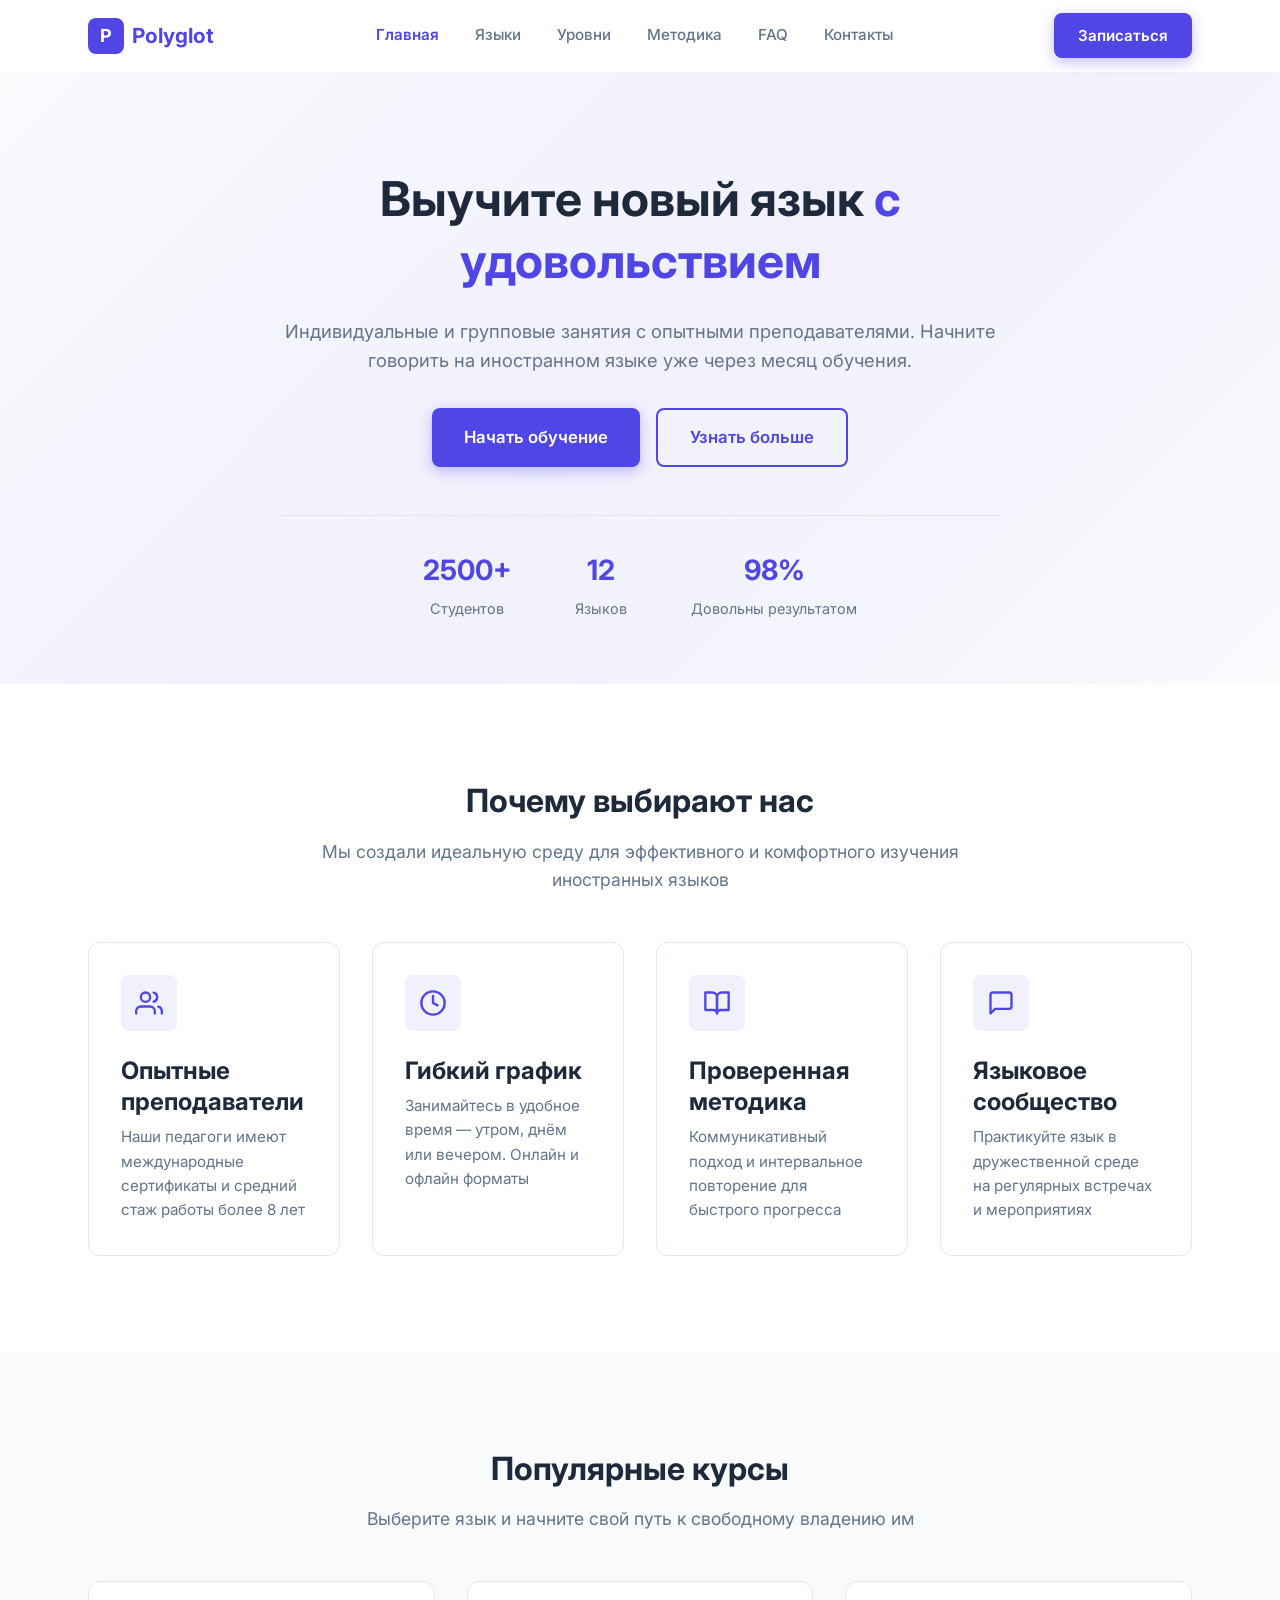
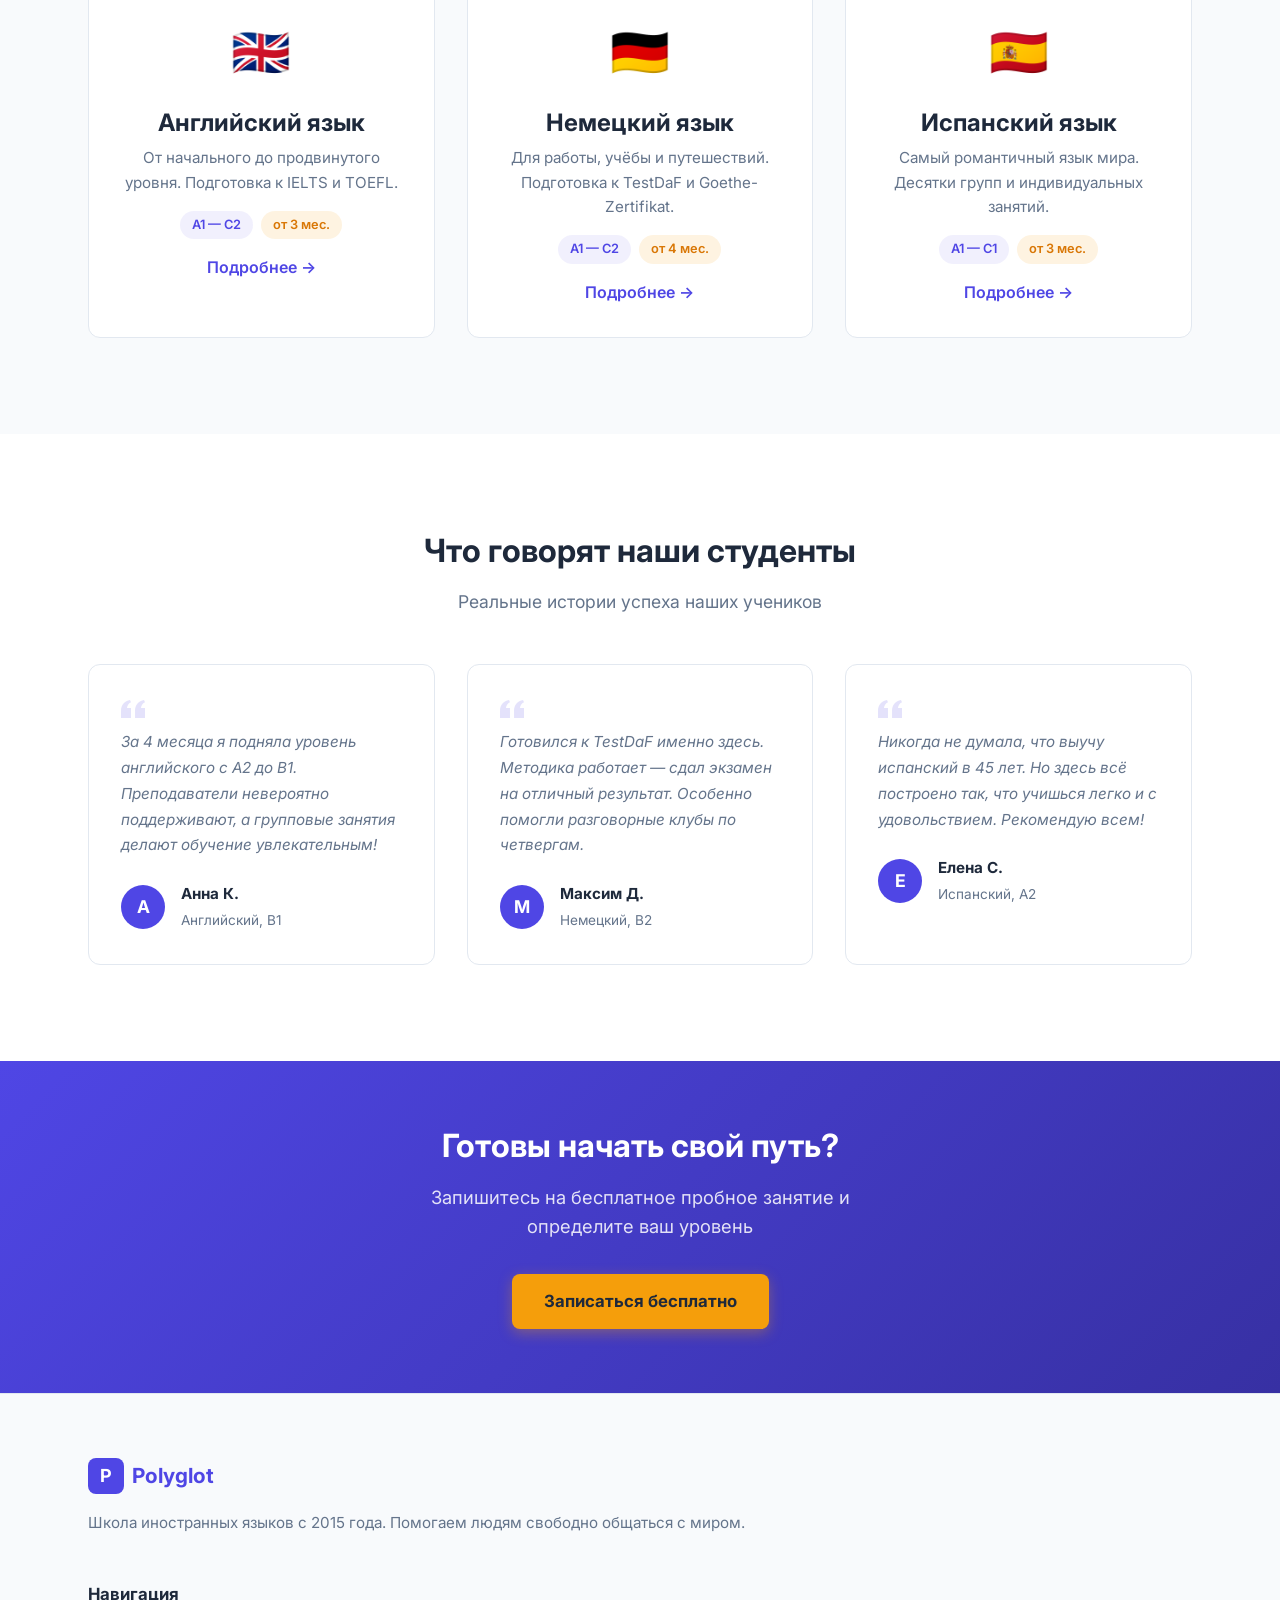
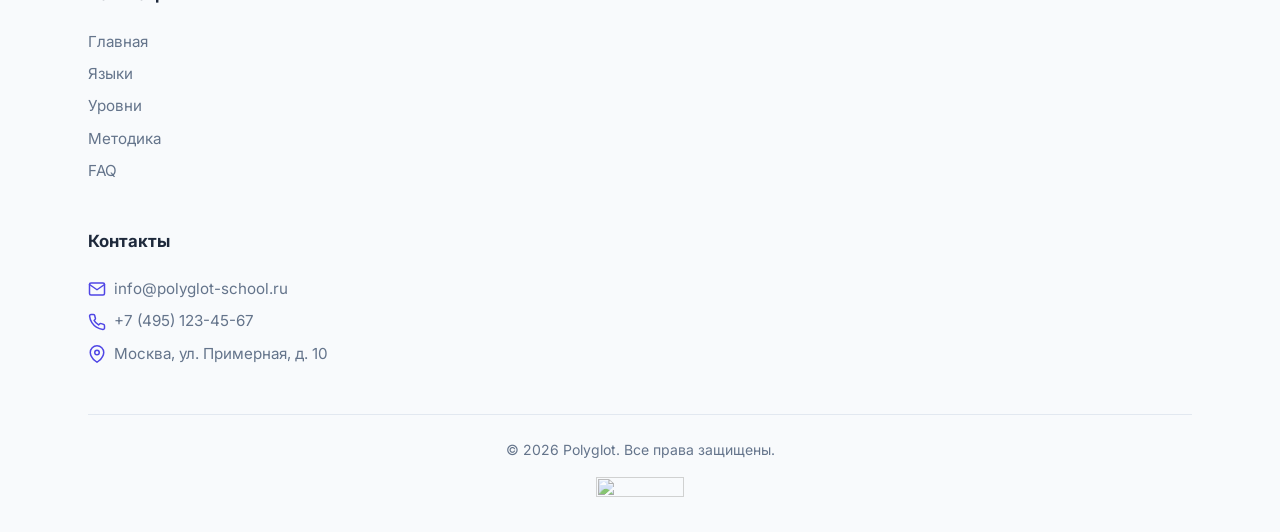
==== commit fad88ae6: "chore: обновить счётчик Топ-100 на новый проект (7752847), удалить SVG-бейдж" ====
--- a/index.html
+++ b/index.html
@@ -282,7 +282,7 @@
             (function (w, d, c) {
             (w[c] = w[c] || []).push(function() {
                 var options = {
-                    project: 7752839,
+                    project: 7752847,
                 };
                 try {
                     w.top100Counter = new top100(options);
@@ -303,10 +303,9 @@
             })(window, document, "_top100q");
           </script>
           <noscript>
-            <img src="//counter.rambler.ru/top100.cnt?pid=7752839" alt="Топ-100" />
+            <img src="//counter.rambler.ru/top100.cnt?pid=7752847" alt="Топ-100" />
           </noscript>
           <!-- END Top100 (Kraken) Counter -->
-          <a href="https://top100.rambler.ru"><img src="https://top100.rambler.ru/Images/top100/88x31.gif" alt="Рамблер: ТОП-100" width="88" height="31" style="border:0; margin-left: 8px;" /></a>
         </div>
       </div>
     </div>
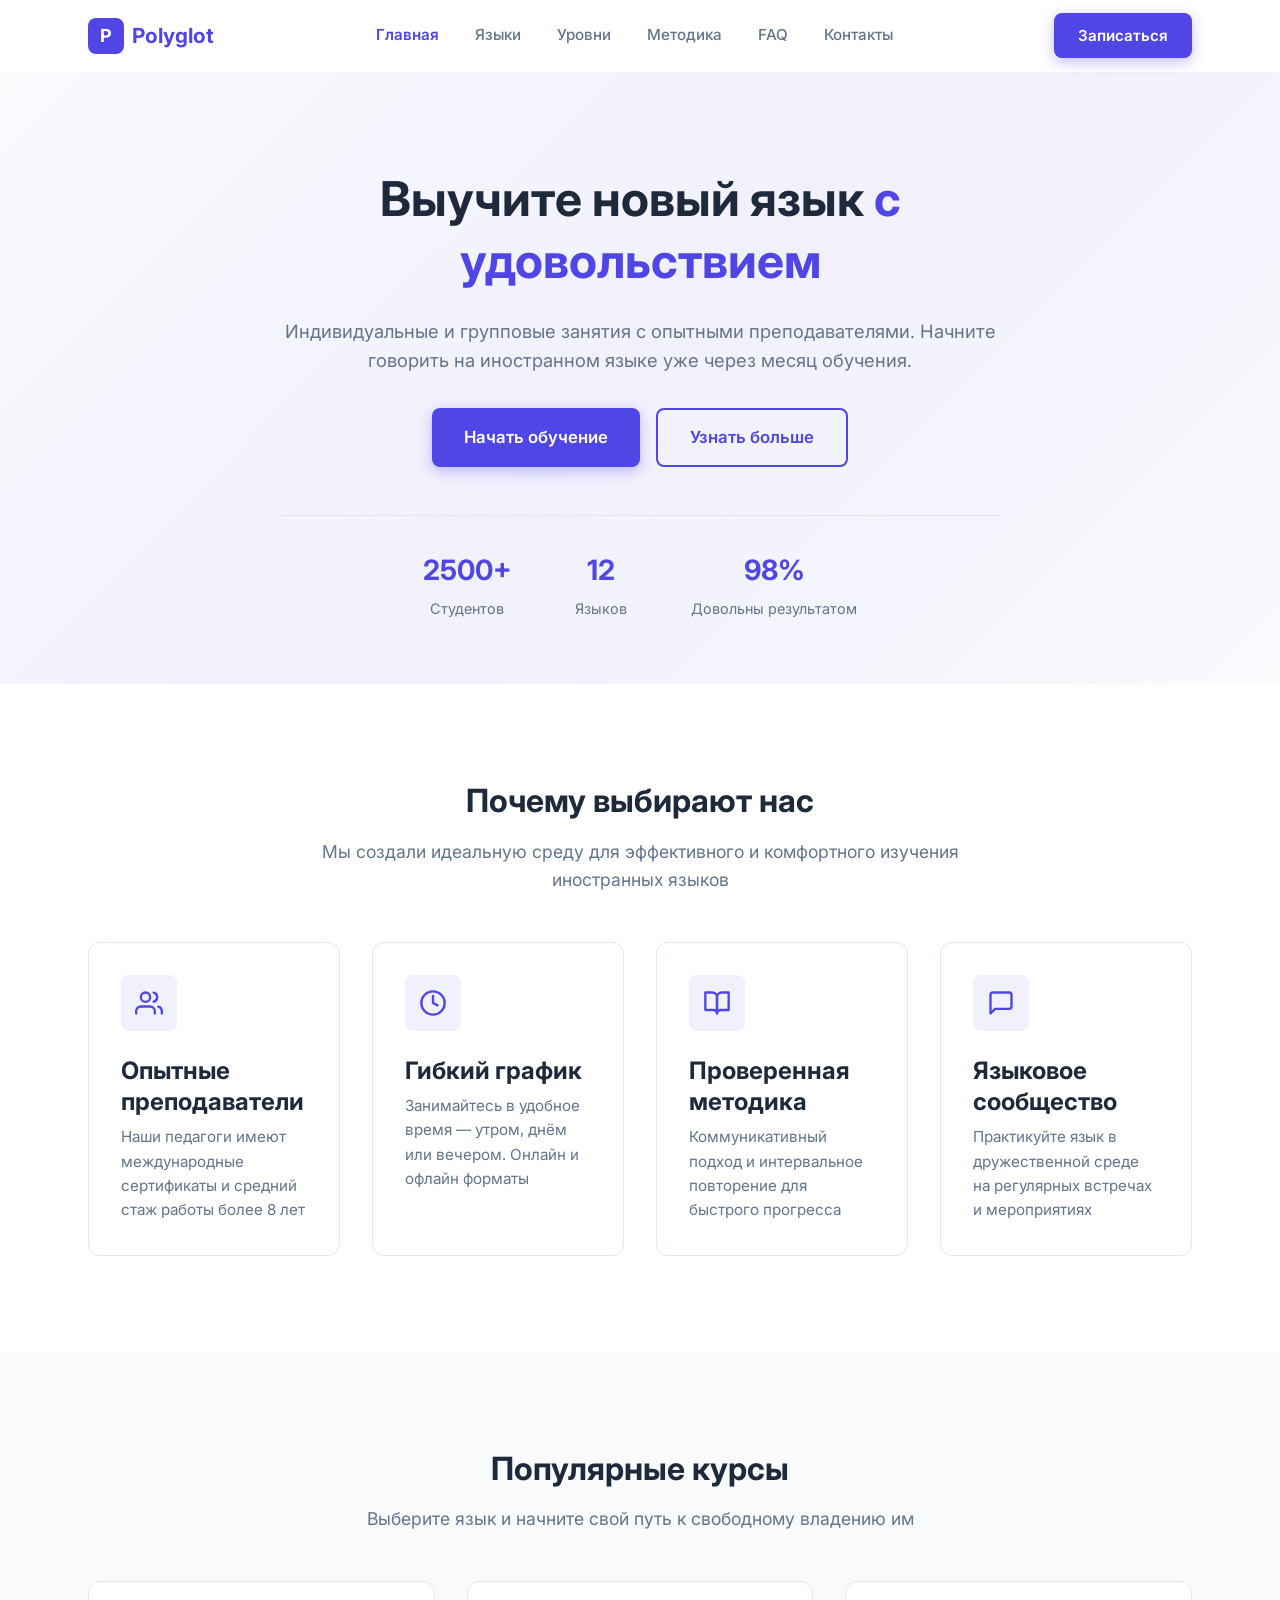
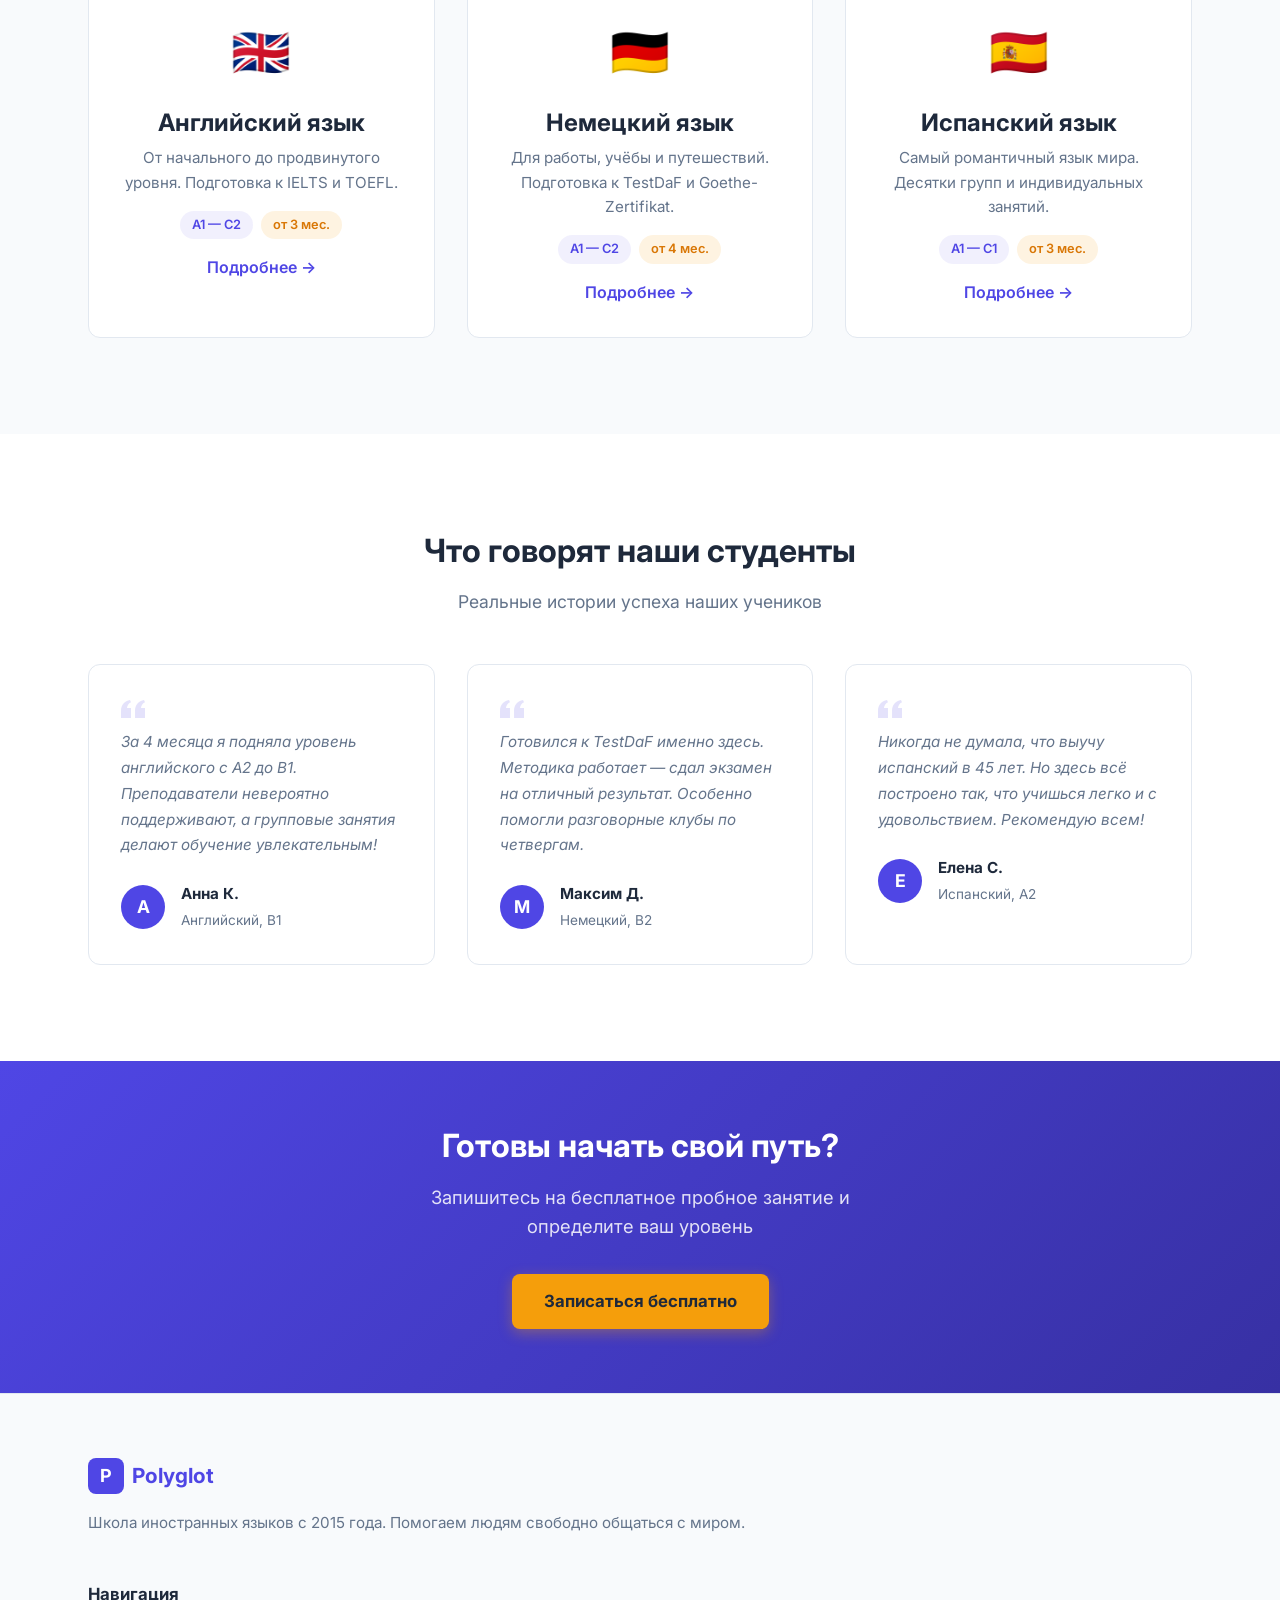
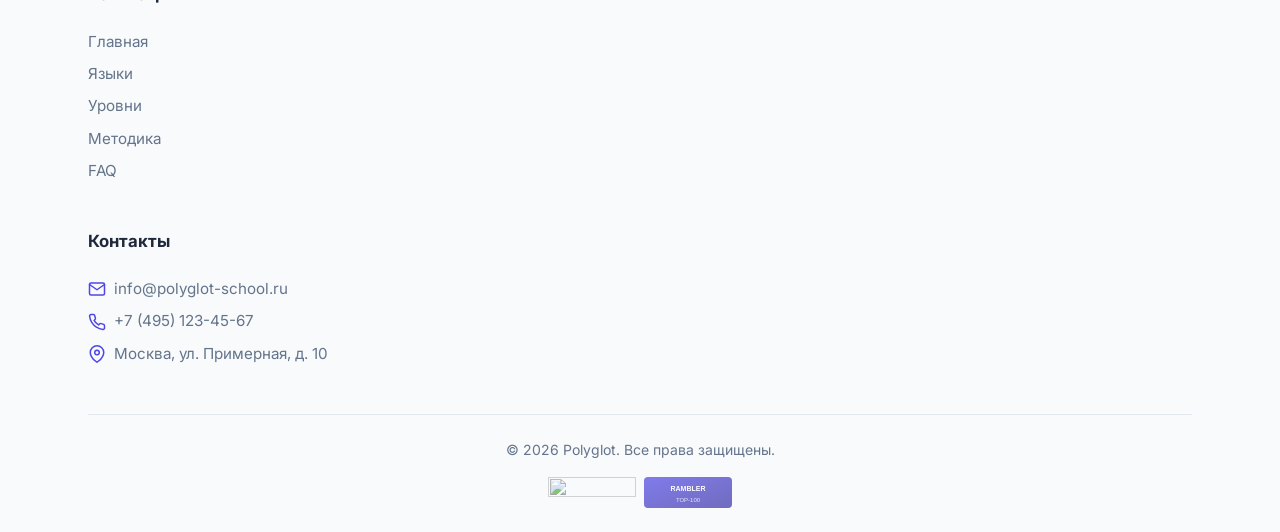
==== commit 952f81cf: "feat: добавить SVG-бейдж Рамблер/ТОП-100 на все страницы" ====
--- a/index.html
+++ b/index.html
@@ -306,6 +306,7 @@
             <img src="//counter.rambler.ru/top100.cnt?pid=7752847" alt="Топ-100" />
           </noscript>
           <!-- END Top100 (Kraken) Counter -->
+          <a href="https://top100.rambler.ru"><img src="img/top100-badge.svg" alt="Рамблер: ТОП-100" width="88" height="31" style="border:0; margin-left: 8px;" /></a>
         </div>
       </div>
     </div>
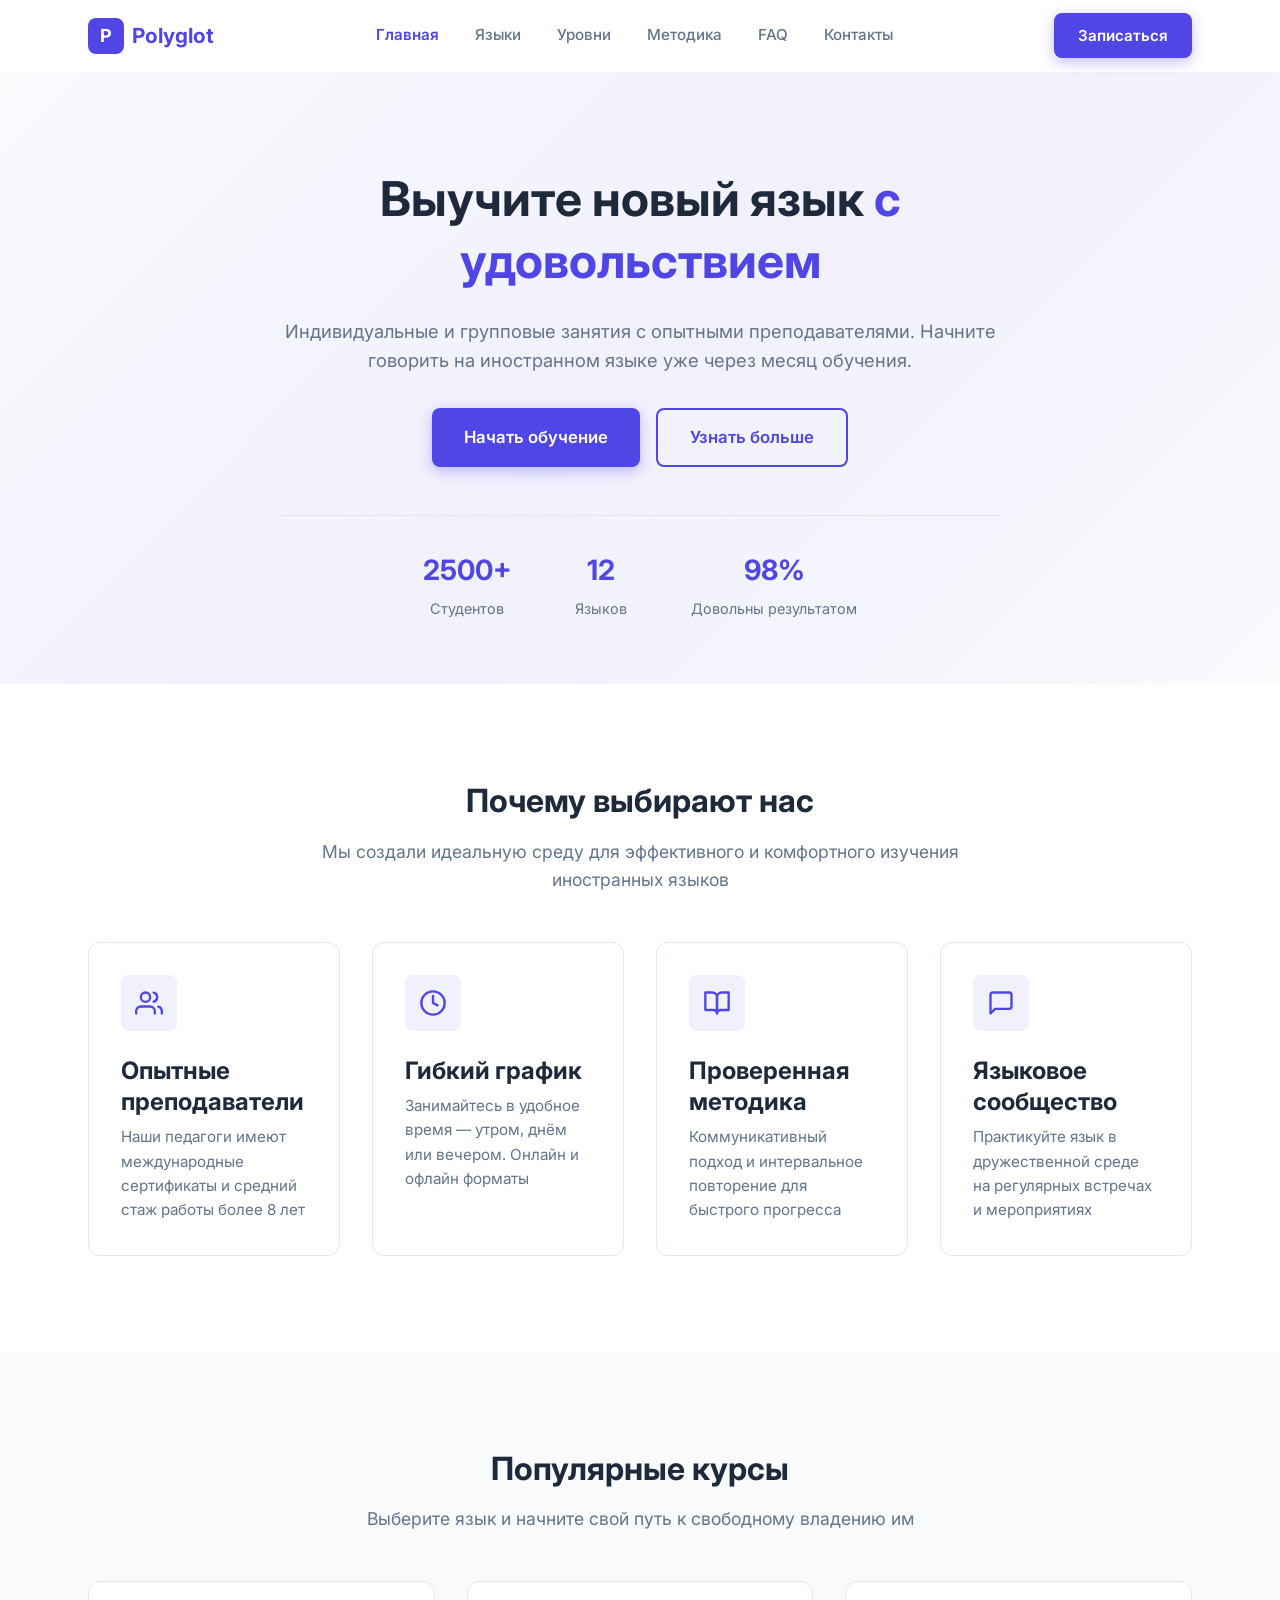
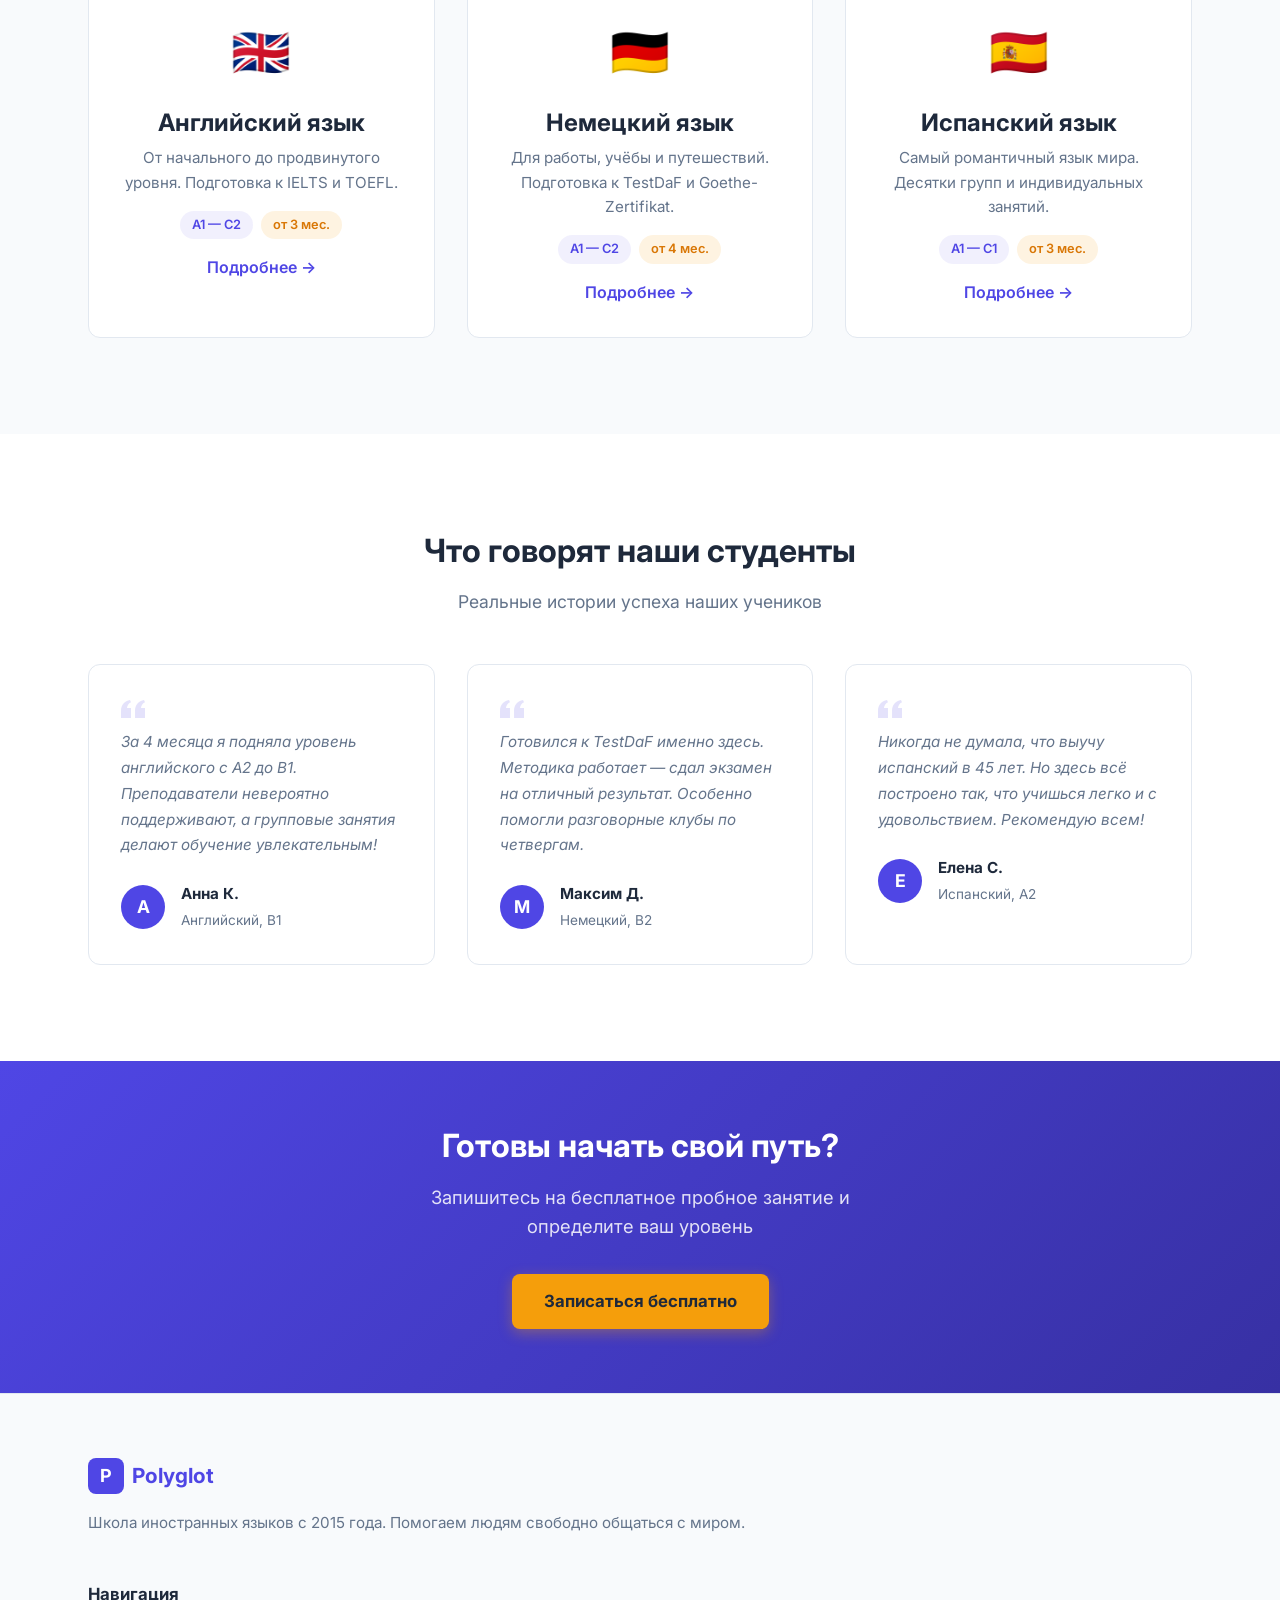
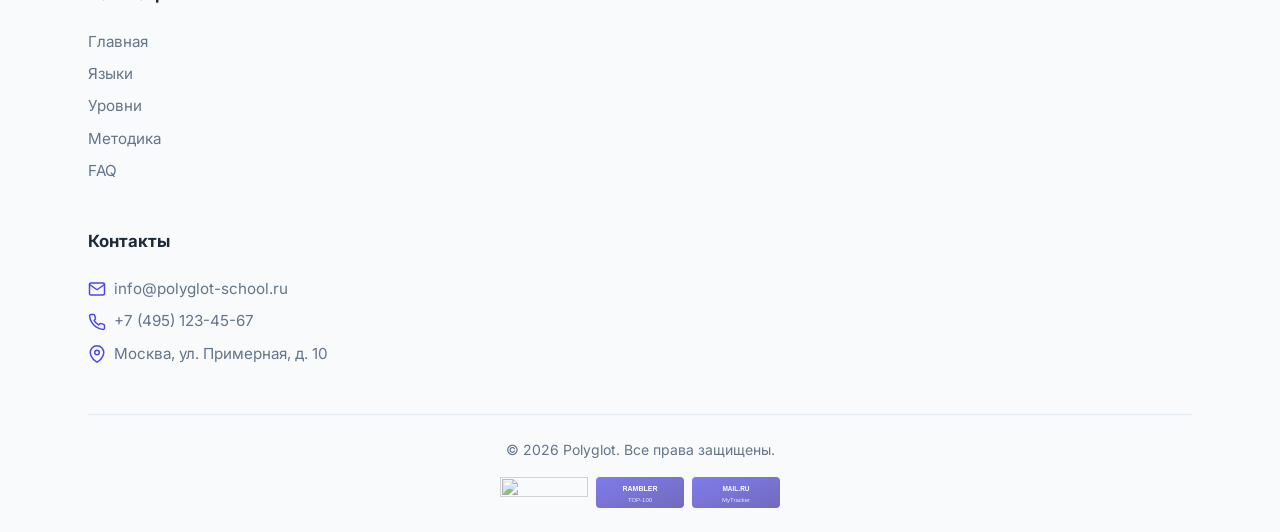
==== commit b011b7c7: "feat: добавить SVG-бейдж MyTracker на все страницы" ====
--- a/index.html
+++ b/index.html
@@ -307,6 +307,21 @@
           </noscript>
           <!-- END Top100 (Kraken) Counter -->
           <a href="https://top100.rambler.ru"><img src="img/top100-badge.svg" alt="Рамблер: ТОП-100" width="88" height="31" style="border:0; margin-left: 8px;" /></a>
+          <!-- Top.Mail.Ru counter -->
+          <script type="text/javascript">
+          var _tmr = window._tmr || (window._tmr = []);
+          _tmr.push({id: "3803036", type: "pageView", start: (new Date()).getTime()});
+          (function (d, w, id) {
+            if (d.getElementById(id)) return;
+            var ts = d.createElement("script"); ts.type = "text/javascript"; ts.async = true; ts.id = id;
+            ts.src = "https://top-fwz1.mail.ru/js/code.js";
+            var f = function () {var s = d.getElementsByTagName("script")[0]; s.parentNode.insertBefore(ts, s);};
+            if (w.opera == "[object Opera]") { d.addEventListener("DOMContentLoaded", f, false); } else { f(); }
+          })(document, window, "tmr-code");
+          </script>
+          <noscript><div><img src="https://top-fwz1.mail.ru/counter?id=3803036;js=na" style="position:absolute;left:-9999px;" alt="Top.Mail.Ru" /></div></noscript>
+          <!-- /Top.Mail.Ru counter -->
+          <a href="https://top-fwz1.mail.ru"><img src="img/mytracker-badge.svg" alt="MyTracker" width="88" height="31" style="border:0; margin-left: 8px;" /></a>
         </div>
       </div>
     </div>
